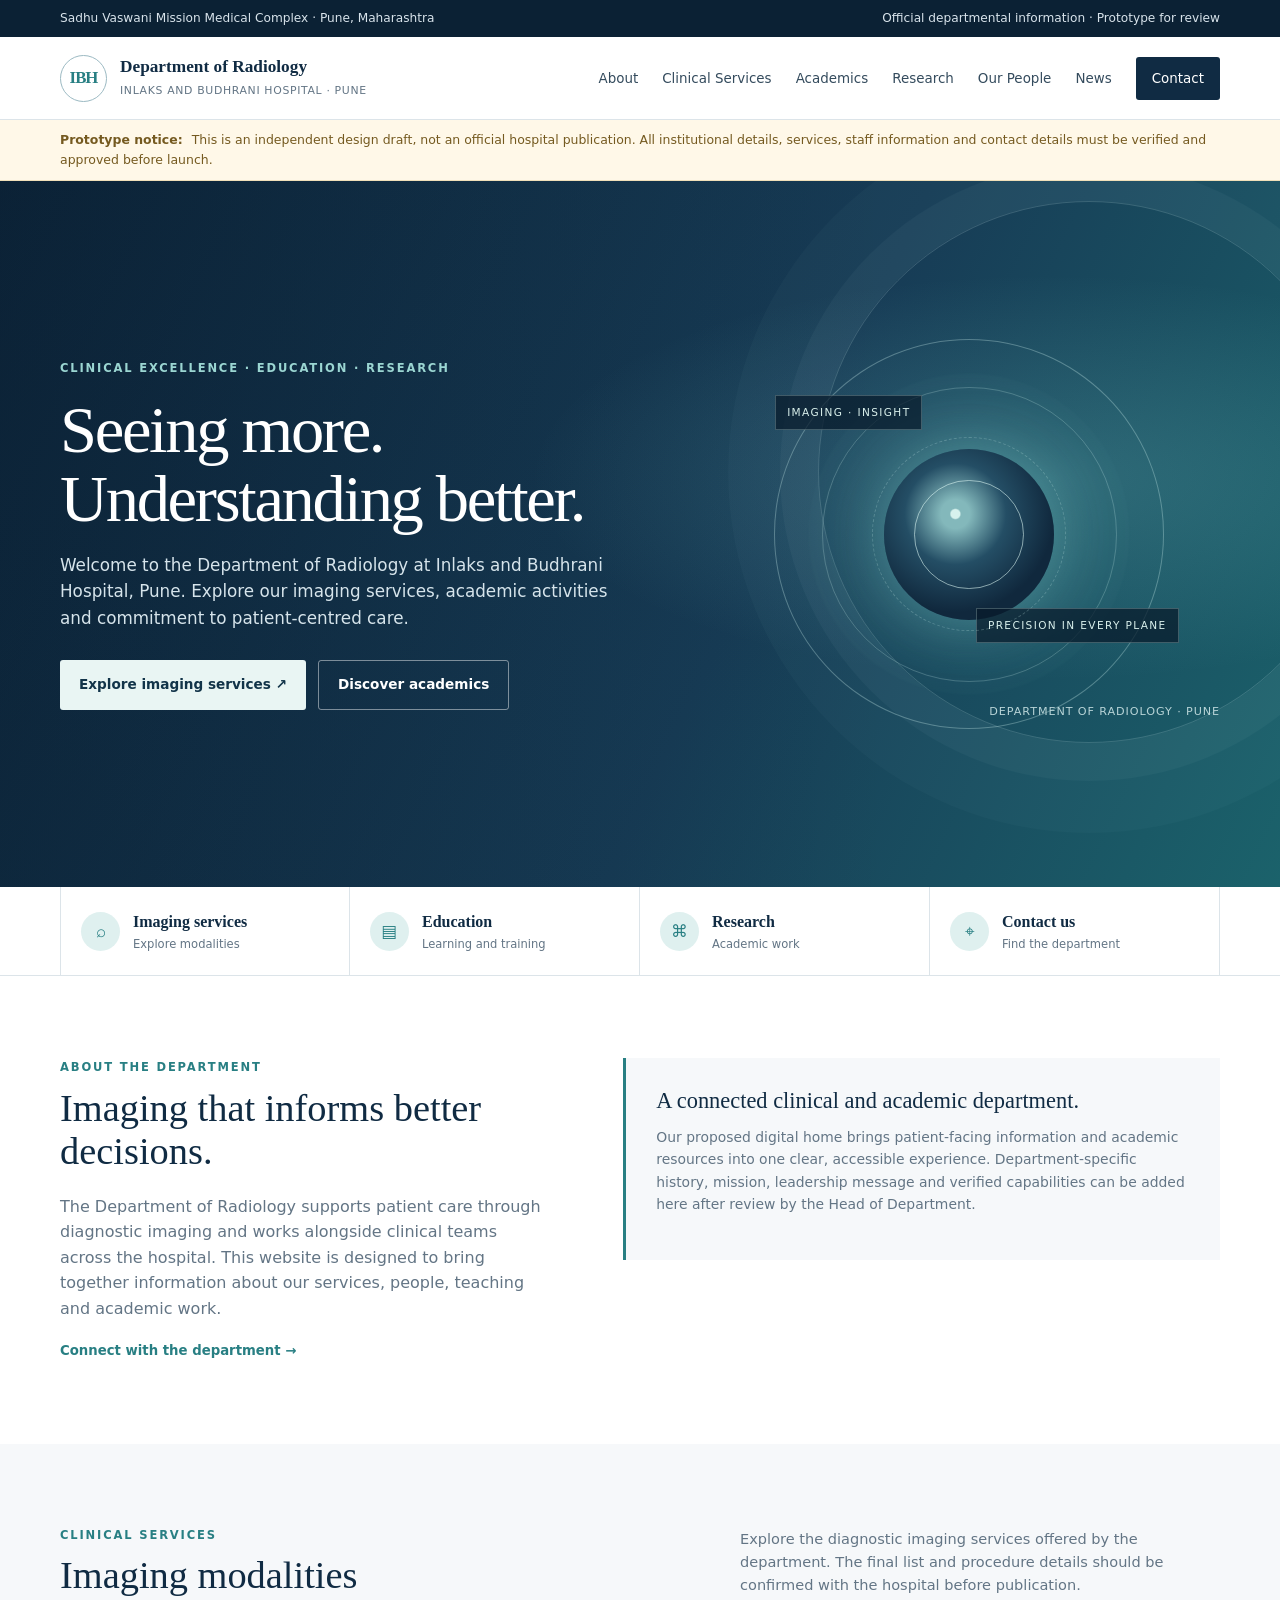
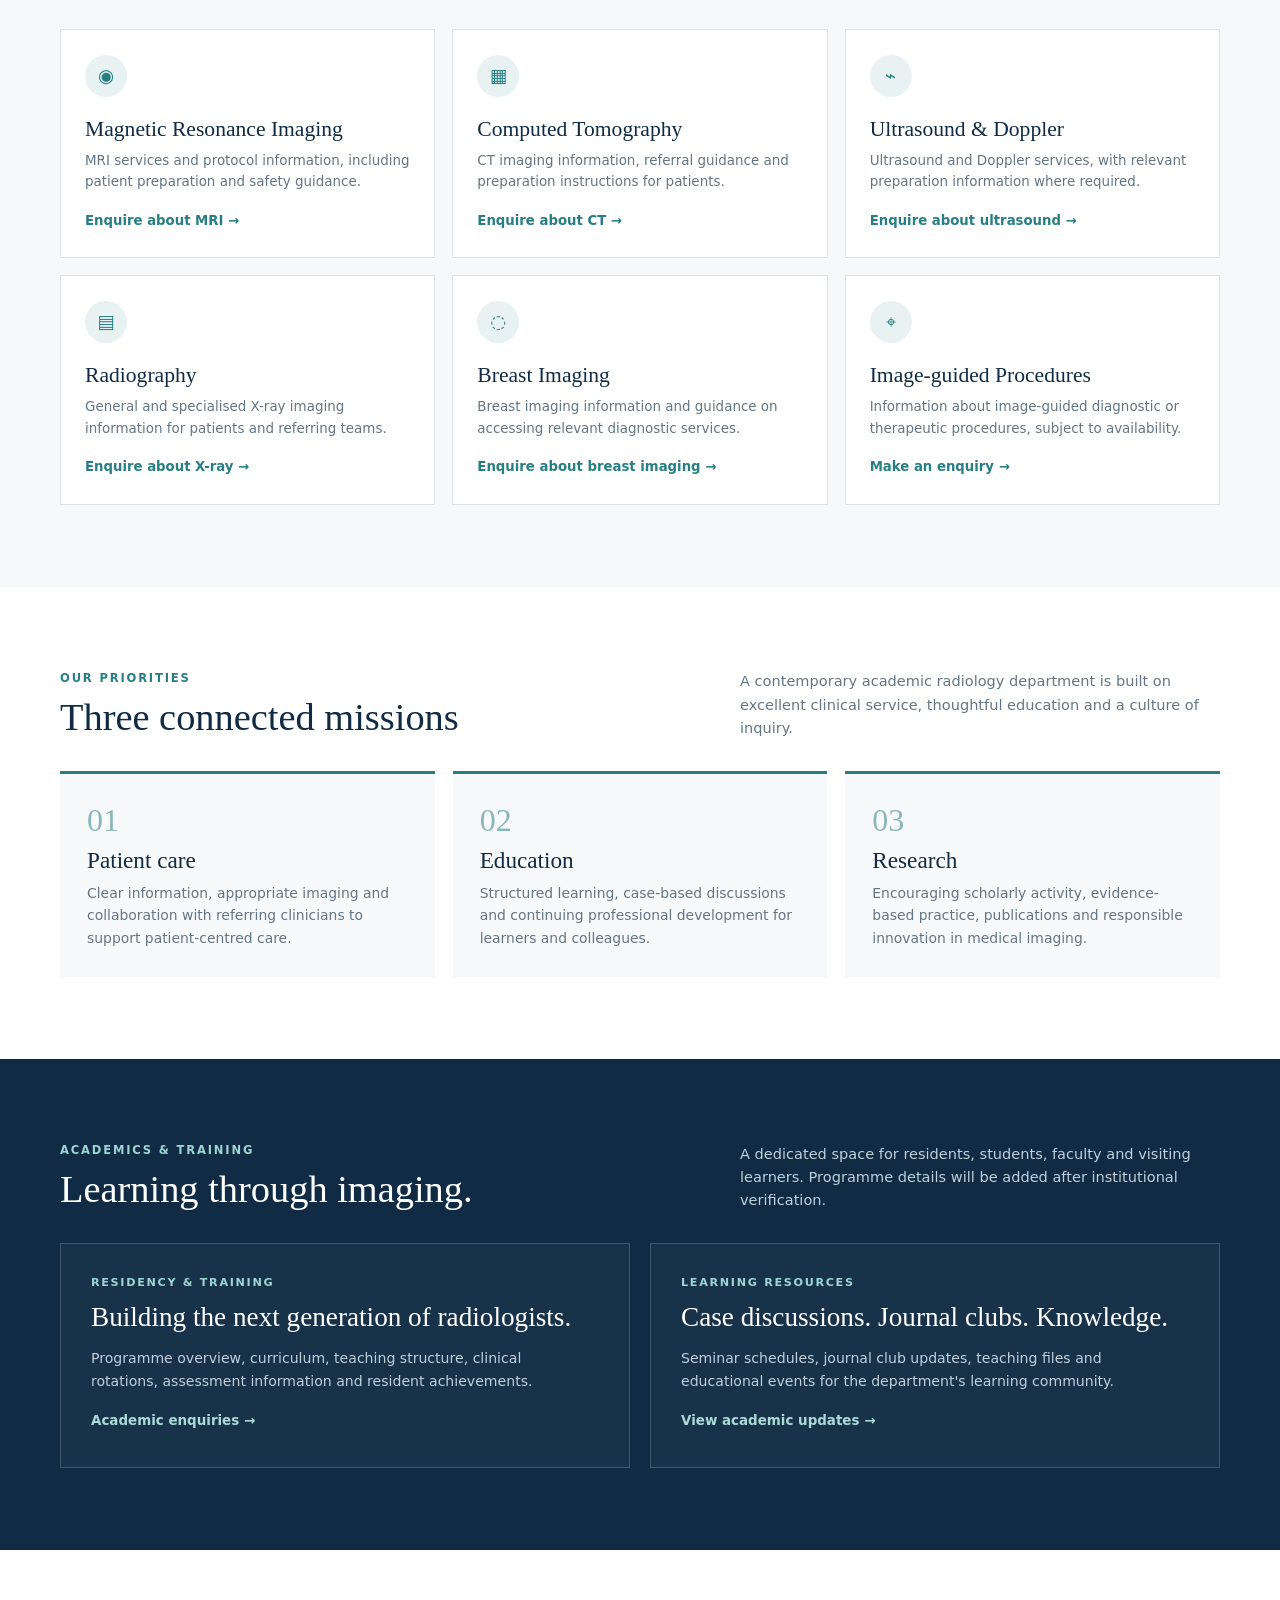
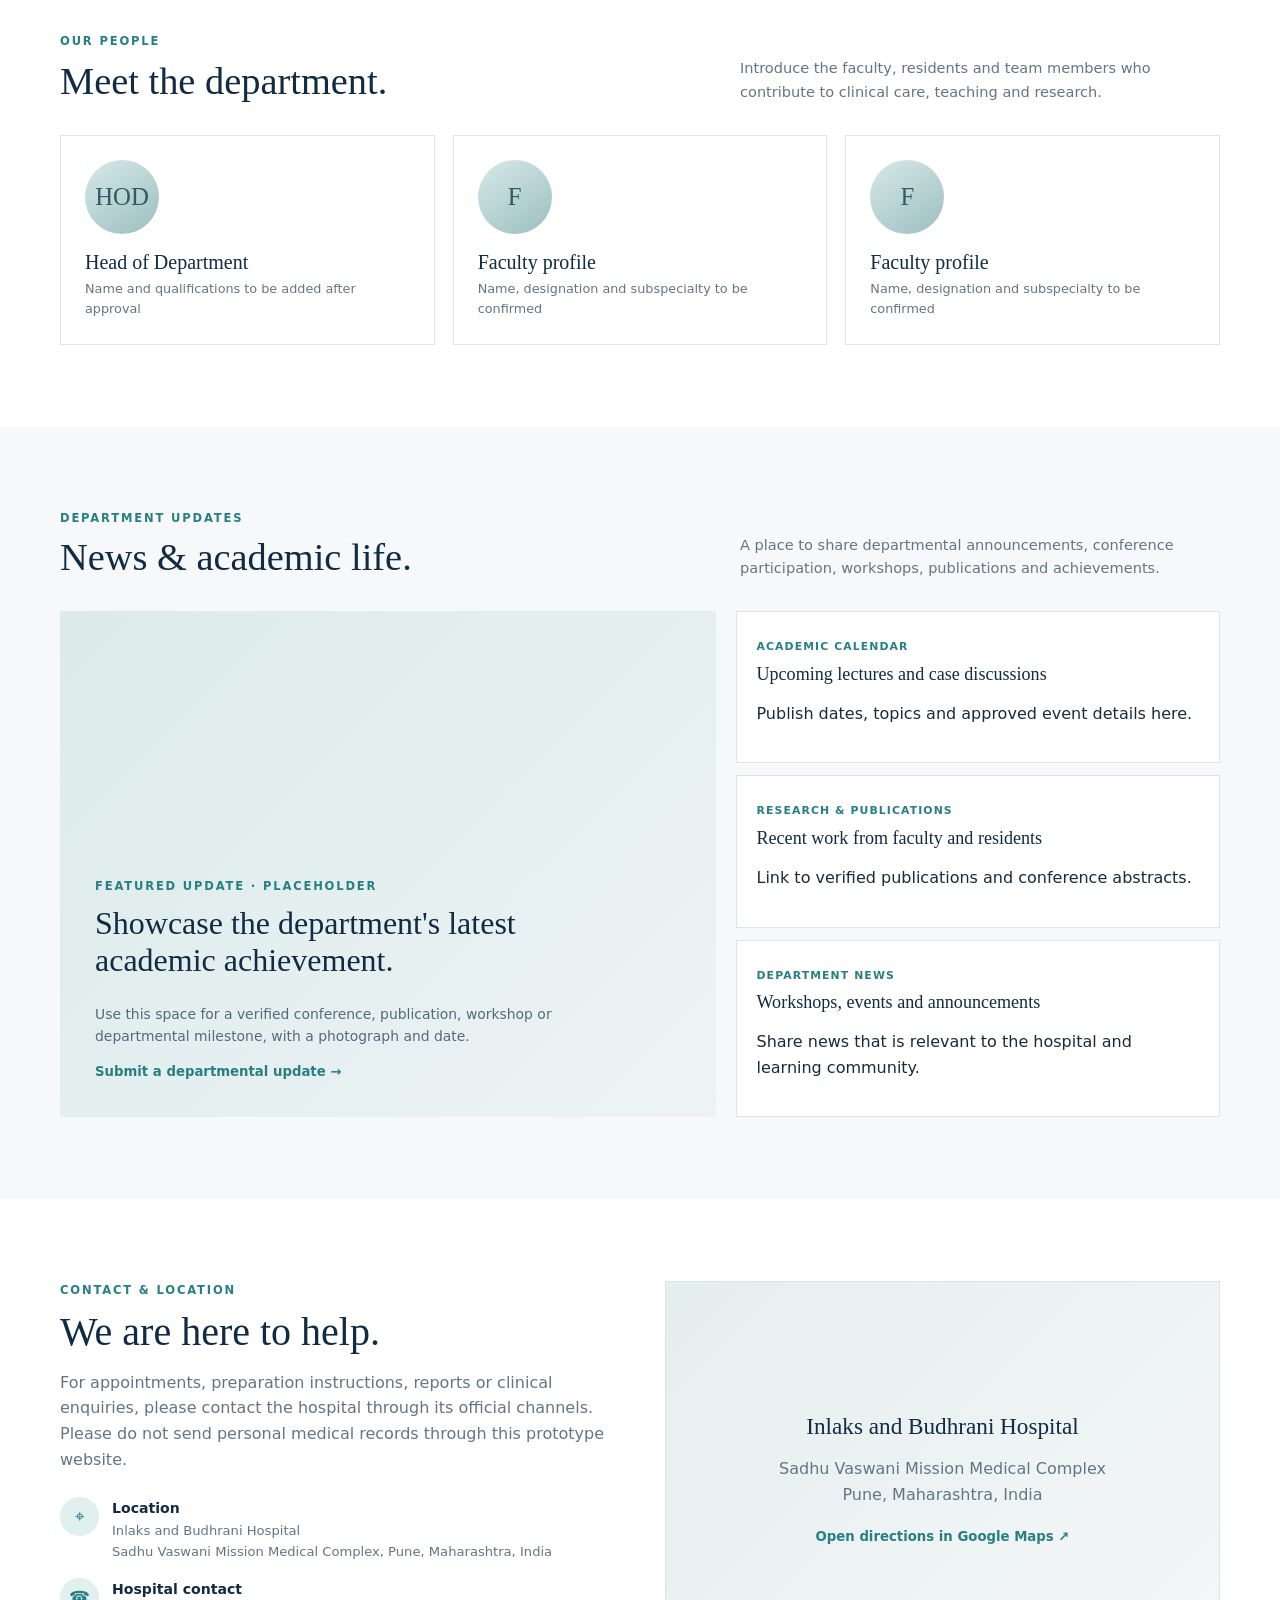
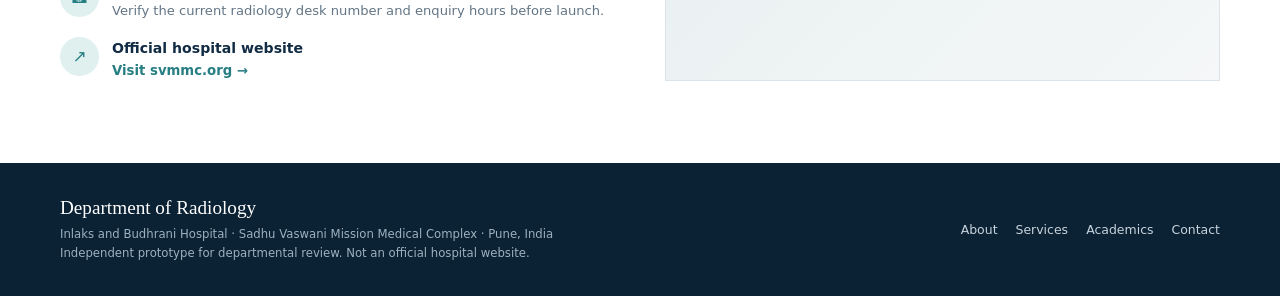
==== index.html @ dad7bf37 "Add files via upload" ====
<!DOCTYPE html>
<html lang="en">
<head>
<meta charset="utf-8">
<meta name="viewport" content="width=device-width, initial-scale=1">
<meta name="description" content="Department of Radiology, Inlaks and Budhrani Hospital, Pune — clinical imaging, education and research.">
<meta name="theme-color" content="#102b43">
<title>Department of Radiology | Inlaks and Budhrani Hospital</title>
<style>
:root{--navy:#102b43;--navy2:#183c57;--teal:#287f83;--teal2:#dff0ef;--ink:#172b3b;--muted:#637585;--paper:#f6f8fa;--line:#dce4e9;--white:#fff;--serif:Georgia,"Times New Roman",serif;--sans:Inter,ui-sans-serif,system-ui,-apple-system,"Segoe UI",sans-serif}
*{box-sizing:border-box}html{scroll-behavior:smooth}body{margin:0;background:var(--white);color:var(--ink);font-family:var(--sans);line-height:1.6}a{color:inherit;text-decoration:none}button{font:inherit}.wrap{width:min(1160px,calc(100% - 44px));margin:auto}.eyebrow{font-size:.72rem;letter-spacing:.16em;text-transform:uppercase;font-weight:750;color:var(--teal)}.topline{background:#0b2134;color:#d8e3eb;font-size:.76rem}.topline .wrap{display:flex;justify-content:space-between;gap:18px;padding:9px 0}.topline a{color:#d8e3eb}.header{position:sticky;top:0;z-index:20;background:rgba(255,255,255,.96);backdrop-filter:blur(12px);border-bottom:1px solid var(--line)}.navrow{min-height:82px;display:flex;align-items:center;justify-content:space-between;gap:24px}.brand{display:flex;align-items:center;gap:13px;min-width:250px}.seal{height:47px;width:47px;border:1.5px solid #9bb9c2;border-radius:50%;display:grid;place-items:center;color:var(--teal);font-family:var(--serif);font-size:1.05rem;font-weight:bold;letter-spacing:-.06em}.brandtext strong{display:block;font-family:var(--serif);font-size:1.08rem;line-height:1.2;color:var(--navy)}.brandtext span{display:block;color:var(--muted);font-size:.68rem;letter-spacing:.06em;text-transform:uppercase;margin-top:4px}.nav{display:flex;align-items:center;gap:24px;font-size:.84rem;color:#344b5d}.nav a:hover,.nav a:focus{color:var(--teal)}.nav .contactlink{background:var(--navy);color:white;padding:11px 16px;border-radius:3px}.menu{display:none;border:1px solid var(--line);background:white;padding:9px 12px;border-radius:4px;color:var(--navy)}
.hero{position:relative;overflow:hidden;background:linear-gradient(115deg,#0d263c 0%,#173c56 58%,#1b626b 100%);color:white;min-height:555px;display:flex;align-items:center}.hero:before{content:"";position:absolute;inset:0;background:radial-gradient(ellipse at 82% 42%,rgba(125,211,208,.22),transparent 35%),linear-gradient(90deg,rgba(5,20,34,.24),transparent 70%)}.hero:after{content:"";position:absolute;width:540px;height:540px;border:1px solid rgba(214,245,242,.18);border-radius:50%;right:-80px;top:20px;box-shadow:0 0 0 38px rgba(214,245,242,.035),0 0 0 90px rgba(214,245,242,.025)}.hero-grid{position:relative;z-index:1;display:grid;grid-template-columns:1.1fr .9fr;align-items:center;gap:45px;padding:76px 0}.hero .eyebrow{color:#9bd6d2}.hero h1{font-family:var(--serif);font-weight:400;line-height:1.04;letter-spacing:-.035em;font-size:clamp(2.8rem,5.2vw,4.9rem);max-width:720px;margin:18px 0}.hero p{font-size:1.05rem;color:#d6e4eb;max-width:570px;margin:0 0 28px}.actions{display:flex;gap:12px;flex-wrap:wrap}.btn{display:inline-flex;align-items:center;justify-content:center;padding:13px 19px;border-radius:3px;font-weight:700;font-size:.85rem;transition:.2s}.btn.primary{background:#e9f5f3;color:#123449}.btn.primary:hover{background:white;transform:translateY(-2px)}.btn.ghost{border:1px solid rgba(255,255,255,.45);color:white}.btn.ghost:hover{background:rgba(255,255,255,.1)}.hero-art{min-height:330px;position:relative;display:grid;place-items:center}.scan-frame{width:min(100%,390px);aspect-ratio:1/1;border:1px solid rgba(207,241,238,.32);border-radius:50%;display:grid;place-items:center;position:relative;background:radial-gradient(circle,rgba(142,218,212,.14),rgba(142,218,212,.025) 58%,transparent 59%)}.scan-frame:before,.scan-frame:after{content:"";position:absolute;border:1px solid rgba(207,241,238,.23);border-radius:50%;inset:12%}.scan-frame:after{inset:25%;border-style:dashed}.scan-core{width:44%;aspect-ratio:1;border-radius:50%;background:radial-gradient(circle at 42% 38%,#d7f2ed 0 3%,#83b8bb 4% 10%,#244e65 35%,#10283d 68%);box-shadow:0 0 55px rgba(136,222,214,.35);position:relative}.scan-core:before{content:"";position:absolute;inset:18%;border:1px solid rgba(229,255,250,.55);border-radius:50%}.scan-label{position:absolute;background:rgba(7,26,42,.72);border:1px solid rgba(215,245,241,.25);padding:8px 11px;font-size:.66rem;letter-spacing:.13em;text-transform:uppercase;color:#d9f0ec}.scan-label.one{top:14%;left:0}.scan-label.two{right:-4%;bottom:22%}.hero-note{position:absolute;bottom:8px;right:0;color:#b8d4d7;font-size:.7rem;letter-spacing:.08em}
.quicklinks{background:#fff;border-bottom:1px solid var(--line)}.quickgrid{display:grid;grid-template-columns:repeat(4,1fr)}.quick{padding:22px 20px;border-right:1px solid var(--line);display:flex;align-items:center;gap:13px}.quick:first-child{border-left:1px solid var(--line)}.qicon{width:39px;height:39px;border-radius:50%;background:var(--teal2);color:var(--teal);display:grid;place-items:center;font-size:1.05rem}.quick strong{display:block;font-family:var(--serif);font-size:1rem;color:var(--navy)}.quick span{display:block;color:var(--muted);font-size:.72rem}
section{padding:82px 0}.section-head{display:flex;justify-content:space-between;align-items:end;gap:25px;margin-bottom:32px}.section-head h2{font-family:var(--serif);font-size:clamp(2rem,3vw,2.8rem);font-weight:400;line-height:1.12;color:var(--navy);margin:9px 0 0}.section-head p{max-width:480px;color:var(--muted);font-size:.91rem;margin:0}.textlink{color:var(--teal);font-weight:750;font-size:.83rem;white-space:nowrap}.intro{display:grid;grid-template-columns:.9fr 1.1fr;gap:75px;align-items:start}.intro h2{font:400 clamp(2rem,3vw,2.8rem)/1.13 var(--serif);color:var(--navy);margin:10px 0 20px}.intro p{color:var(--muted);margin:0 0 15px}.intro-panel{background:var(--paper);padding:30px;border-left:3px solid var(--teal)}.intro-panel strong{font:400 1.4rem var(--serif);color:var(--navy)}.intro-panel p{font-size:.87rem;margin-top:10px}
.services{background:var(--paper)}.cards{display:grid;grid-template-columns:repeat(3,1fr);gap:17px}.card{background:white;border:1px solid var(--line);padding:25px 24px;min-height:205px;transition:.2s}.card:hover{transform:translateY(-4px);box-shadow:0 14px 34px rgba(16,43,67,.08);border-color:#b8d2d2}.card-icon{height:42px;width:42px;border-radius:50%;background:#e8f2f2;color:var(--teal);display:grid;place-items:center;font-size:1.15rem;margin-bottom:20px}.card h3{font:400 1.35rem var(--serif);color:var(--navy);margin:0 0 8px}.card p{font-size:.84rem;color:var(--muted);margin:0}.card .textlink{display:inline-block;margin-top:17px}
.mission-grid{display:grid;grid-template-columns:repeat(3,1fr);gap:18px}.mission{padding:28px 27px;border-top:3px solid var(--teal);background:#f7f9fa}.mission .num{font:400 2rem var(--serif);color:#8ab8b8}.mission h3{font:400 1.45rem var(--serif);color:var(--navy);margin:8px 0}.mission p{color:var(--muted);font-size:.87rem;margin:0}
.academic{background:var(--navy);color:white}.academic .eyebrow{color:#9bd6d2}.academic .section-head h2{color:white}.academic .section-head p{color:#c1d0db}.academic-grid{display:grid;grid-template-columns:1fr 1fr;gap:20px}.academic-box{border:1px solid rgba(255,255,255,.18);padding:30px;min-height:225px;background:rgba(255,255,255,.035)}.academic-box .smallcap{color:#9bd6d2;text-transform:uppercase;font-size:.7rem;letter-spacing:.15em;font-weight:750}.academic-box h3{font:400 1.7rem var(--serif);margin:10px 0}.academic-box p{color:#c1d0db;font-size:.88rem;max-width:480px}.academic-box a{color:#a9dcd7;font-size:.84rem;font-weight:700}
.people{display:grid;grid-template-columns:repeat(3,1fr);gap:18px}.person{border:1px solid var(--line);padding:24px;background:white}.avatar{height:74px;width:74px;border-radius:50%;background:linear-gradient(145deg,#d7e9e8,#9cbec0);display:grid;place-items:center;color:#315a66;font:400 1.55rem var(--serif);margin-bottom:17px}.person h3{font:400 1.25rem var(--serif);margin:0;color:var(--navy)}.person p{font-size:.8rem;color:var(--muted);margin:5px 0 0}
.news{background:var(--paper)}.newsgrid{display:grid;grid-template-columns:1.15fr .85fr;gap:20px}.feature-news{background:linear-gradient(135deg,#dcebea,#edf3f4);padding:35px;min-height:280px;display:flex;flex-direction:column;justify-content:end}.feature-news .eyebrow{color:#287f83}.feature-news h3{font:400 2rem/1.15 var(--serif);color:var(--navy);max-width:480px;margin:10px 0}.feature-news p{color:#526a78;font-size:.87rem;max-width:500px}.news-list{display:grid;gap:12px}.news-item{background:white;border:1px solid var(--line);padding:20px}.news-item span{font-size:.68rem;color:var(--teal);font-weight:750;text-transform:uppercase;letter-spacing:.1em}.news-item h3{font:400 1.13rem var(--serif);color:var(--navy);margin:6px 0}
.contact{background:#fff}.contactgrid{display:grid;grid-template-columns:1fr 1fr;gap:50px}.contact h2{font:400 2.5rem/1.1 var(--serif);color:var(--navy);margin:10px 0 16px}.contact p{color:var(--muted)}.contact-details{display:grid;gap:16px;margin-top:25px}.detail{display:flex;gap:13px;align-items:flex-start}.detail b{display:block;color:var(--navy);font-size:.88rem}.detail span{display:block;color:var(--muted);font-size:.82rem}.mapbox{min-height:280px;background:linear-gradient(135deg,#e5eeee,#f5f7f8);border:1px solid var(--line);display:grid;place-items:center;text-align:center;padding:25px;color:#49616e}.mapbox strong{font:400 1.45rem var(--serif);color:var(--navy);display:block}
footer{background:#0b2134;color:#c6d4dd;padding:34px 0}.footrow{display:flex;justify-content:space-between;gap:25px;align-items:center}.footbrand{font:400 1.2rem var(--serif);color:white}.footnote{font-size:.73rem;color:#9eb1be;max-width:600px;margin-top:6px}.footlinks{display:flex;gap:18px;flex-wrap:wrap;font-size:.78rem}
.notice{background:#fff8e8;border-bottom:1px solid #f0dfb9;color:#755a20;padding:10px 0;font-size:.78rem}.notice strong{margin-right:5px}
@media(max-width:900px){.nav{gap:13px;font-size:.78rem}.brand{min-width:210px}.hero-grid{grid-template-columns:1fr .75fr;gap:15px}.cards{grid-template-columns:repeat(2,1fr)}}
@media(max-width:700px){.wrap{width:min(100% - 32px,560px)}.topline .wrap{justify-content:center;text-align:center}.topline .wrap span:last-child{display:none}.navrow{min-height:72px}.menu{display:block}.nav{display:none;position:absolute;top:72px;left:0;right:0;background:white;border-bottom:1px solid var(--line);padding:18px 22px;flex-direction:column;align-items:stretch;gap:0}.nav.open{display:flex}.nav a{padding:12px 4px;border-bottom:1px solid #edf1f3}.nav .contactlink{text-align:center;margin-top:12px}.hero{min-height:auto}.hero-grid{grid-template-columns:1fr;padding:66px 0 48px}.hero-art{min-height:240px;max-width:360px;width:100%;margin:auto}.scan-frame{width:245px}.hero h1{font-size:2.85rem}.hero p{font-size:.95rem}.hero-note{right:8px}.quickgrid{grid-template-columns:repeat(2,1fr)}.quick{padding:15px 10px;border-bottom:1px solid var(--line)}.quick:nth-child(odd){border-left:1px solid var(--line)}section{padding:60px 0}.section-head{display:block}.section-head p{margin-top:13px}.section-head .textlink{display:inline-block;margin-top:14px}.intro,.contactgrid{grid-template-columns:1fr;gap:25px}.cards,.mission-grid,.people{grid-template-columns:1fr}.academic-grid,.newsgrid{grid-template-columns:1fr}.academic-box{min-height:0}.footrow{display:block}.footlinks{margin-top:18px}.feature-news{min-height:240px;padding:25px}}
@media(prefers-reduced-motion:reduce){html{scroll-behavior:auto}*{transition:none!important}}
</style>
</head>
<body>
<div class="topline"><div class="wrap"><span>Sadhu Vaswani Mission Medical Complex · Pune, Maharashtra</span><span>Official departmental information · Prototype for review</span></div></div>
<header class="header">
  <div class="wrap navrow">
    <a class="brand" href="#home" aria-label="Department of Radiology home">
      <div class="seal" aria-hidden="true">IBH</div>
      <div class="brandtext"><strong>Department of Radiology</strong><span>Inlaks and Budhrani Hospital · Pune</span></div>
    </a>
    <button class="menu" id="menuBtn" aria-expanded="false" aria-controls="mainNav">Menu ☰</button>
    <nav class="nav" id="mainNav" aria-label="Main navigation">
      <a href="#about">About</a><a href="#services">Clinical Services</a><a href="#academics">Academics</a><a href="#research">Research</a><a href="#people">Our People</a><a href="#news">News</a><a class="contactlink" href="#contact">Contact</a>
    </nav>
  </div>
</header>
<div class="notice"><div class="wrap"><strong>Prototype notice:</strong> This is an independent design draft, not an official hospital publication. All institutional details, services, staff information and contact details must be verified and approved before launch.</div></div>
<main id="home">
<section class="hero">
  <div class="wrap hero-grid">
    <div>
      <div class="eyebrow">Clinical excellence · Education · Research</div>
      <h1>Seeing more.<br>Understanding better.</h1>
      <p>Welcome to the Department of Radiology at Inlaks and Budhrani Hospital, Pune. Explore our imaging services, academic activities and commitment to patient-centred care.</p>
      <div class="actions"><a class="btn primary" href="#services">Explore imaging services ↗</a><a class="btn ghost" href="#academics">Discover academics</a></div>
    </div>
    <div class="hero-art" aria-label="Abstract medical imaging-inspired graphic">
      <div class="scan-frame"><div class="scan-core"></div><span class="scan-label one">Imaging · Insight</span><span class="scan-label two">Precision in every plane</span></div>
      <div class="hero-note">DEPARTMENT OF RADIOLOGY · PUNE</div>
    </div>
  </div>
</section>
<div class="quicklinks"><div class="wrap quickgrid">
  <a class="quick" href="#services"><div class="qicon">⌕</div><div><strong>Imaging services</strong><span>Explore modalities</span></div></a>
  <a class="quick" href="#academics"><div class="qicon">▤</div><div><strong>Education</strong><span>Learning and training</span></div></a>
  <a class="quick" href="#research"><div class="qicon">⌘</div><div><strong>Research</strong><span>Academic work</span></div></a>
  <a class="quick" href="#contact"><div class="qicon">⌖</div><div><strong>Contact us</strong><span>Find the department</span></div></a>
</div></div>
<section id="about"><div class="wrap intro">
  <div><div class="eyebrow">About the department</div><h2>Imaging that informs better decisions.</h2><p>The Department of Radiology supports patient care through diagnostic imaging and works alongside clinical teams across the hospital. This website is designed to bring together information about our services, people, teaching and academic work.</p><a class="textlink" href="#contact">Connect with the department →</a></div>
  <div class="intro-panel"><strong>A connected clinical and academic department.</strong><p>Our proposed digital home brings patient-facing information and academic resources into one clear, accessible experience. Department-specific history, mission, leadership message and verified capabilities can be added here after review by the Head of Department.</p></div>
</div></section>
<section class="services" id="services"><div class="wrap">
  <div class="section-head"><div><div class="eyebrow">Clinical services</div><h2>Imaging modalities</h2></div><p>Explore the diagnostic imaging services offered by the department. The final list and procedure details should be confirmed with the hospital before publication.</p></div>
  <div class="cards">
    <article class="card"><div class="card-icon">◉</div><h3>Magnetic Resonance Imaging</h3><p>MRI services and protocol information, including patient preparation and safety guidance.</p><a class="textlink" href="#contact">Enquire about MRI →</a></article>
    <article class="card"><div class="card-icon">▦</div><h3>Computed Tomography</h3><p>CT imaging information, referral guidance and preparation instructions for patients.</p><a class="textlink" href="#contact">Enquire about CT →</a></article>
    <article class="card"><div class="card-icon">⌁</div><h3>Ultrasound & Doppler</h3><p>Ultrasound and Doppler services, with relevant preparation information where required.</p><a class="textlink" href="#contact">Enquire about ultrasound →</a></article>
    <article class="card"><div class="card-icon">▤</div><h3>Radiography</h3><p>General and specialised X-ray imaging information for patients and referring teams.</p><a class="textlink" href="#contact">Enquire about X-ray →</a></article>
    <article class="card"><div class="card-icon">◌</div><h3>Breast Imaging</h3><p>Breast imaging information and guidance on accessing relevant diagnostic services.</p><a class="textlink" href="#contact">Enquire about breast imaging →</a></article>
    <article class="card"><div class="card-icon">⌖</div><h3>Image-guided Procedures</h3><p>Information about image-guided diagnostic or therapeutic procedures, subject to availability.</p><a class="textlink" href="#contact">Make an enquiry →</a></article>
  </div>
</div></section>
<section><div class="wrap">
  <div class="section-head"><div><div class="eyebrow">Our priorities</div><h2>Three connected missions</h2></div><p>A contemporary academic radiology department is built on excellent clinical service, thoughtful education and a culture of inquiry.</p></div>
  <div class="mission-grid">
    <article class="mission"><div class="num">01</div><h3>Patient care</h3><p>Clear information, appropriate imaging and collaboration with referring clinicians to support patient-centred care.</p></article>
    <article class="mission"><div class="num">02</div><h3>Education</h3><p>Structured learning, case-based discussions and continuing professional development for learners and colleagues.</p></article>
    <article class="mission" id="research"><div class="num">03</div><h3>Research</h3><p>Encouraging scholarly activity, evidence-based practice, publications and responsible innovation in medical imaging.</p></article>
  </div>
</div></section>
<section class="academic" id="academics"><div class="wrap">
  <div class="section-head"><div><div class="eyebrow">Academics & training</div><h2>Learning through imaging.</h2></div><p>A dedicated space for residents, students, faculty and visiting learners. Programme details will be added after institutional verification.</p></div>
  <div class="academic-grid">
    <article class="academic-box"><div class="smallcap">Residency & training</div><h3>Building the next generation of radiologists.</h3><p>Programme overview, curriculum, teaching structure, clinical rotations, assessment information and resident achievements.</p><a href="#contact">Academic enquiries →</a></article>
    <article class="academic-box"><div class="smallcap">Learning resources</div><h3>Case discussions. Journal clubs. Knowledge.</h3><p>Seminar schedules, journal club updates, teaching files and educational events for the department's learning community.</p><a href="#news">View academic updates →</a></article>
  </div>
</div></section>
<section id="people"><div class="wrap">
  <div class="section-head"><div><div class="eyebrow">Our people</div><h2>Meet the department.</h2></div><p>Introduce the faculty, residents and team members who contribute to clinical care, teaching and research.</p></div>
  <div class="people">
    <article class="person"><div class="avatar">HOD</div><h3>Head of Department</h3><p>Name and qualifications to be added after approval</p></article>
    <article class="person"><div class="avatar">F</div><h3>Faculty profile</h3><p>Name, designation and subspecialty to be confirmed</p></article>
    <article class="person"><div class="avatar">F</div><h3>Faculty profile</h3><p>Name, designation and subspecialty to be confirmed</p></article>
  </div>
</div></section>
<section class="news" id="news"><div class="wrap">
  <div class="section-head"><div><div class="eyebrow">Department updates</div><h2>News & academic life.</h2></div><p>A place to share departmental announcements, conference participation, workshops, publications and achievements.</p></div>
  <div class="newsgrid">
    <article class="feature-news"><div class="eyebrow">Featured update · Placeholder</div><h3>Showcase the department's latest academic achievement.</h3><p>Use this space for a verified conference, publication, workshop or departmental milestone, with a photograph and date.</p><a class="textlink" href="#contact">Submit a departmental update →</a></article>
    <div class="news-list">
      <article class="news-item"><span>Academic calendar</span><h3>Upcoming lectures and case discussions</h3><p>Publish dates, topics and approved event details here.</p></article>
      <article class="news-item"><span>Research & publications</span><h3>Recent work from faculty and residents</h3><p>Link to verified publications and conference abstracts.</p></article>
      <article class="news-item"><span>Department news</span><h3>Workshops, events and announcements</h3><p>Share news that is relevant to the hospital and learning community.</p></article>
    </div>
  </div>
</div></section>
<section class="contact" id="contact"><div class="wrap contactgrid">
  <div><div class="eyebrow">Contact & location</div><h2>We are here to help.</h2><p>For appointments, preparation instructions, reports or clinical enquiries, please contact the hospital through its official channels. Please do not send personal medical records through this prototype website.</p>
    <div class="contact-details">
      <div class="detail"><div class="qicon">⌖</div><div><b>Location</b><span>Inlaks and Budhrani Hospital<br>Sadhu Vaswani Mission Medical Complex, Pune, Maharashtra, India</span></div></div>
      <div class="detail"><div class="qicon">☎</div><div><b>Hospital contact</b><span>Verify the current radiology desk number and enquiry hours before launch.</span></div></div>
      <div class="detail"><div class="qicon">↗</div><div><b>Official hospital website</b><span><a class="textlink" href="https://svmmc.org/" target="_blank" rel="noopener">Visit svmmc.org →</a></span></div></div>
    </div>
  </div>
  <div class="mapbox"><div><strong>Inlaks and Budhrani Hospital</strong><p>Sadhu Vaswani Mission Medical Complex<br>Pune, Maharashtra, India</p><a class="textlink" href="https://www.google.com/maps/search/?api=1&query=Inlaks+and+Budhrani+Hospital+Pune" target="_blank" rel="noopener">Open directions in Google Maps ↗</a></div></div>
</div></section>
</main>
<footer><div class="wrap footrow"><div><div class="footbrand">Department of Radiology</div><div class="footnote">Inlaks and Budhrani Hospital · Sadhu Vaswani Mission Medical Complex · Pune, India<br>Independent prototype for departmental review. Not an official hospital website.</div></div><div class="footlinks"><a href="#about">About</a><a href="#services">Services</a><a href="#academics">Academics</a><a href="#contact">Contact</a></div></div></footer>
<script>
const menuBtn=document.getElementById('menuBtn');const nav=document.getElementById('mainNav');
menuBtn.addEventListener('click',()=>{const open=nav.classList.toggle('open');menuBtn.setAttribute('aria-expanded',String(open));});
nav.querySelectorAll('a').forEach(a=>a.addEventListener('click',()=>{nav.classList.remove('open');menuBtn.setAttribute('aria-expanded','false');}));
</script>
</body>
</html>
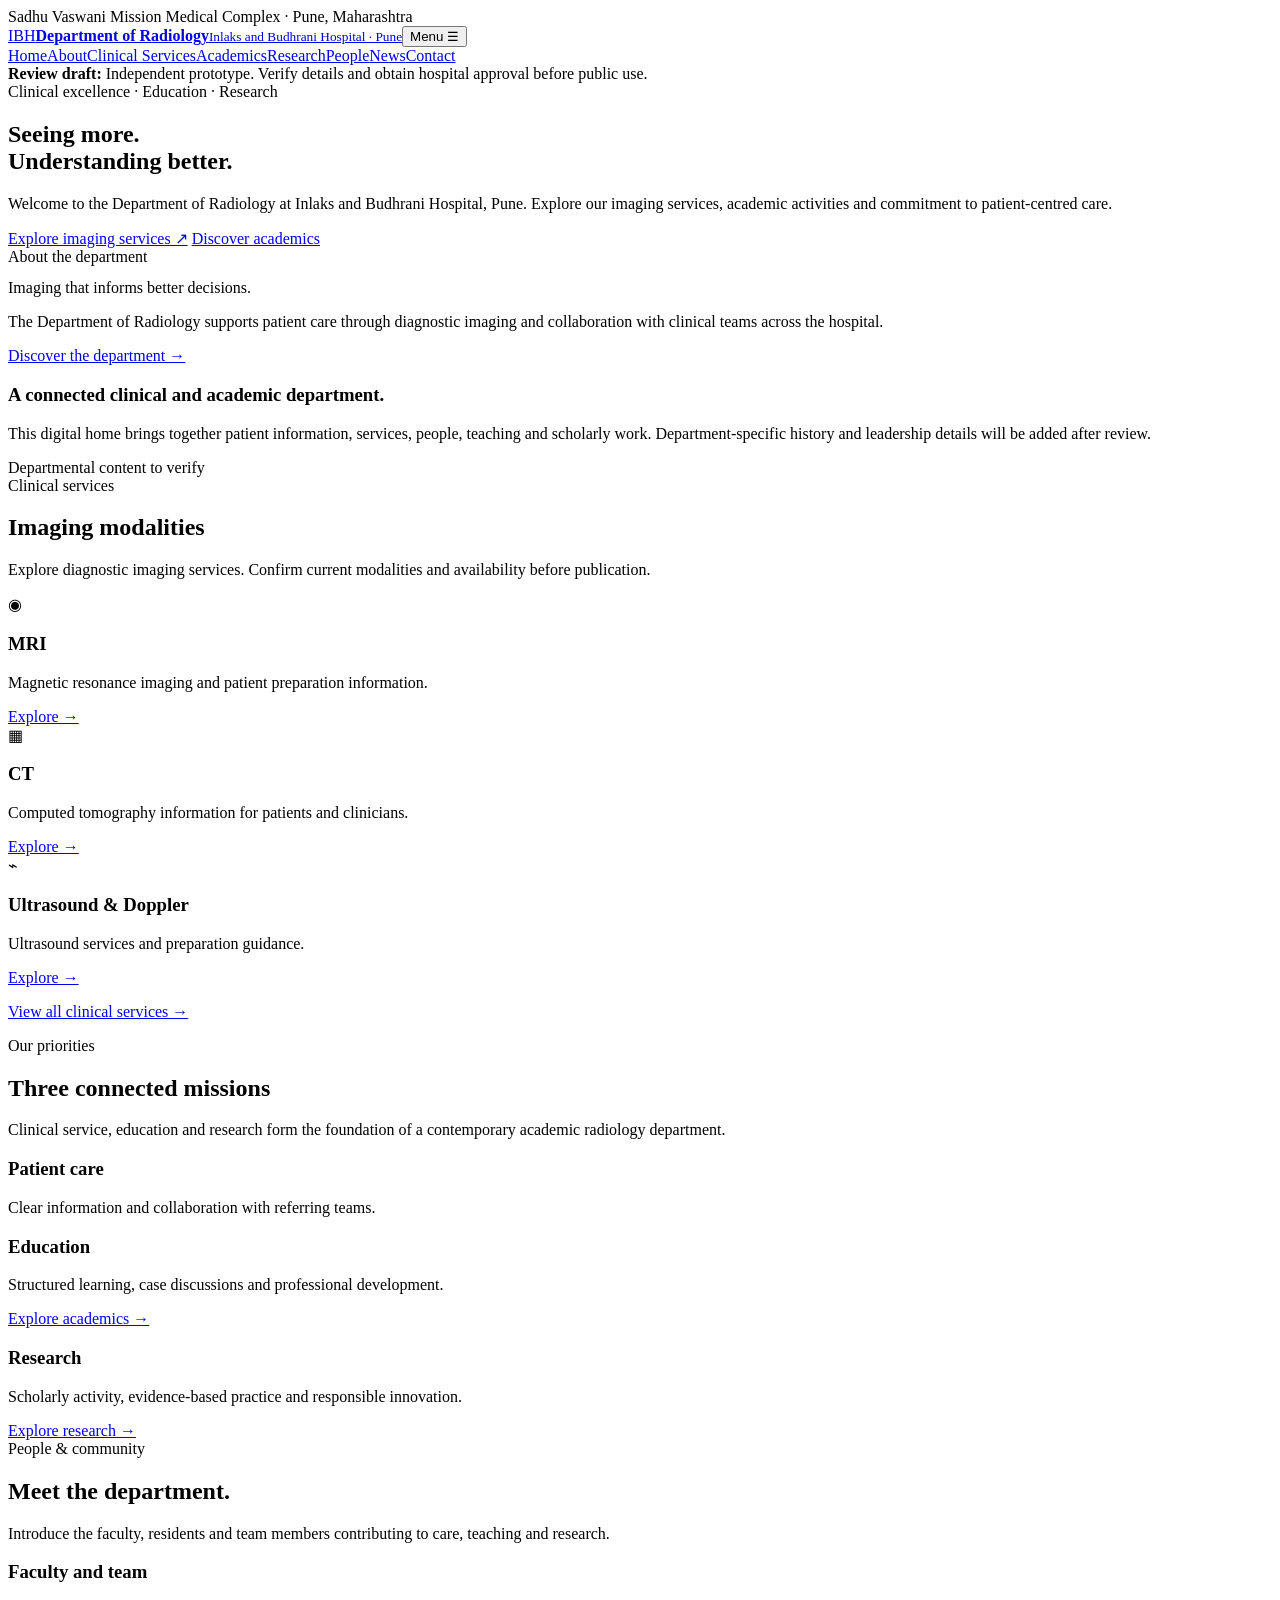
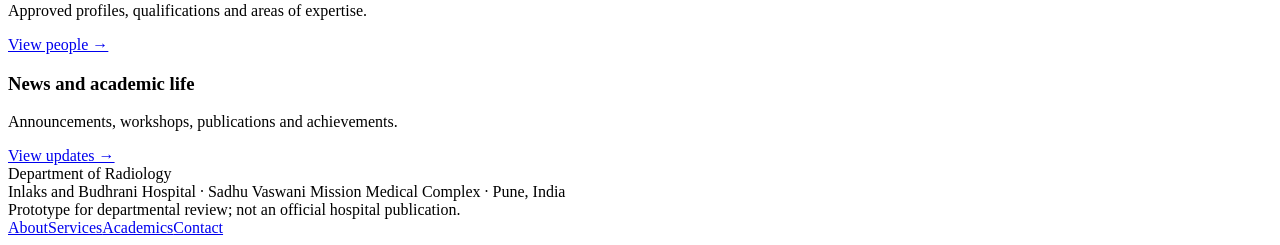
==== commit e0348fce: "Add files via upload" ====
--- a/index.html
+++ b/index.html
@@ -1,131 +1,9 @@
-<!DOCTYPE html>
-<html lang="en">
-<head>
-<meta charset="utf-8">
-<meta name="viewport" content="width=device-width, initial-scale=1">
-<meta name="description" content="Department of Radiology, Inlaks and Budhrani Hospital, Pune — clinical imaging, education and research.">
-<meta name="theme-color" content="#102b43">
-<title>Department of Radiology | Inlaks and Budhrani Hospital</title>
-<style>
-:root{--navy:#102b43;--navy2:#183c57;--teal:#287f83;--teal2:#dff0ef;--ink:#172b3b;--muted:#637585;--paper:#f6f8fa;--line:#dce4e9;--white:#fff;--serif:Georgia,"Times New Roman",serif;--sans:Inter,ui-sans-serif,system-ui,-apple-system,"Segoe UI",sans-serif}
-*{box-sizing:border-box}html{scroll-behavior:smooth}body{margin:0;background:var(--white);color:var(--ink);font-family:var(--sans);line-height:1.6}a{color:inherit;text-decoration:none}button{font:inherit}.wrap{width:min(1160px,calc(100% - 44px));margin:auto}.eyebrow{font-size:.72rem;letter-spacing:.16em;text-transform:uppercase;font-weight:750;color:var(--teal)}.topline{background:#0b2134;color:#d8e3eb;font-size:.76rem}.topline .wrap{display:flex;justify-content:space-between;gap:18px;padding:9px 0}.topline a{color:#d8e3eb}.header{position:sticky;top:0;z-index:20;background:rgba(255,255,255,.96);backdrop-filter:blur(12px);border-bottom:1px solid var(--line)}.navrow{min-height:82px;display:flex;align-items:center;justify-content:space-between;gap:24px}.brand{display:flex;align-items:center;gap:13px;min-width:250px}.seal{height:47px;width:47px;border:1.5px solid #9bb9c2;border-radius:50%;display:grid;place-items:center;color:var(--teal);font-family:var(--serif);font-size:1.05rem;font-weight:bold;letter-spacing:-.06em}.brandtext strong{display:block;font-family:var(--serif);font-size:1.08rem;line-height:1.2;color:var(--navy)}.brandtext span{display:block;color:var(--muted);font-size:.68rem;letter-spacing:.06em;text-transform:uppercase;margin-top:4px}.nav{display:flex;align-items:center;gap:24px;font-size:.84rem;color:#344b5d}.nav a:hover,.nav a:focus{color:var(--teal)}.nav .contactlink{background:var(--navy);color:white;padding:11px 16px;border-radius:3px}.menu{display:none;border:1px solid var(--line);background:white;padding:9px 12px;border-radius:4px;color:var(--navy)}
-.hero{position:relative;overflow:hidden;background:linear-gradient(115deg,#0d263c 0%,#173c56 58%,#1b626b 100%);color:white;min-height:555px;display:flex;align-items:center}.hero:before{content:"";position:absolute;inset:0;background:radial-gradient(ellipse at 82% 42%,rgba(125,211,208,.22),transparent 35%),linear-gradient(90deg,rgba(5,20,34,.24),transparent 70%)}.hero:after{content:"";position:absolute;width:540px;height:540px;border:1px solid rgba(214,245,242,.18);border-radius:50%;right:-80px;top:20px;box-shadow:0 0 0 38px rgba(214,245,242,.035),0 0 0 90px rgba(214,245,242,.025)}.hero-grid{position:relative;z-index:1;display:grid;grid-template-columns:1.1fr .9fr;align-items:center;gap:45px;padding:76px 0}.hero .eyebrow{color:#9bd6d2}.hero h1{font-family:var(--serif);font-weight:400;line-height:1.04;letter-spacing:-.035em;font-size:clamp(2.8rem,5.2vw,4.9rem);max-width:720px;margin:18px 0}.hero p{font-size:1.05rem;color:#d6e4eb;max-width:570px;margin:0 0 28px}.actions{display:flex;gap:12px;flex-wrap:wrap}.btn{display:inline-flex;align-items:center;justify-content:center;padding:13px 19px;border-radius:3px;font-weight:700;font-size:.85rem;transition:.2s}.btn.primary{background:#e9f5f3;color:#123449}.btn.primary:hover{background:white;transform:translateY(-2px)}.btn.ghost{border:1px solid rgba(255,255,255,.45);color:white}.btn.ghost:hover{background:rgba(255,255,255,.1)}.hero-art{min-height:330px;position:relative;display:grid;place-items:center}.scan-frame{width:min(100%,390px);aspect-ratio:1/1;border:1px solid rgba(207,241,238,.32);border-radius:50%;display:grid;place-items:center;position:relative;background:radial-gradient(circle,rgba(142,218,212,.14),rgba(142,218,212,.025) 58%,transparent 59%)}.scan-frame:before,.scan-frame:after{content:"";position:absolute;border:1px solid rgba(207,241,238,.23);border-radius:50%;inset:12%}.scan-frame:after{inset:25%;border-style:dashed}.scan-core{width:44%;aspect-ratio:1;border-radius:50%;background:radial-gradient(circle at 42% 38%,#d7f2ed 0 3%,#83b8bb 4% 10%,#244e65 35%,#10283d 68%);box-shadow:0 0 55px rgba(136,222,214,.35);position:relative}.scan-core:before{content:"";position:absolute;inset:18%;border:1px solid rgba(229,255,250,.55);border-radius:50%}.scan-label{position:absolute;background:rgba(7,26,42,.72);border:1px solid rgba(215,245,241,.25);padding:8px 11px;font-size:.66rem;letter-spacing:.13em;text-transform:uppercase;color:#d9f0ec}.scan-label.one{top:14%;left:0}.scan-label.two{right:-4%;bottom:22%}.hero-note{position:absolute;bottom:8px;right:0;color:#b8d4d7;font-size:.7rem;letter-spacing:.08em}
-.quicklinks{background:#fff;border-bottom:1px solid var(--line)}.quickgrid{display:grid;grid-template-columns:repeat(4,1fr)}.quick{padding:22px 20px;border-right:1px solid var(--line);display:flex;align-items:center;gap:13px}.quick:first-child{border-left:1px solid var(--line)}.qicon{width:39px;height:39px;border-radius:50%;background:var(--teal2);color:var(--teal);display:grid;place-items:center;font-size:1.05rem}.quick strong{display:block;font-family:var(--serif);font-size:1rem;color:var(--navy)}.quick span{display:block;color:var(--muted);font-size:.72rem}
-section{padding:82px 0}.section-head{display:flex;justify-content:space-between;align-items:end;gap:25px;margin-bottom:32px}.section-head h2{font-family:var(--serif);font-size:clamp(2rem,3vw,2.8rem);font-weight:400;line-height:1.12;color:var(--navy);margin:9px 0 0}.section-head p{max-width:480px;color:var(--muted);font-size:.91rem;margin:0}.textlink{color:var(--teal);font-weight:750;font-size:.83rem;white-space:nowrap}.intro{display:grid;grid-template-columns:.9fr 1.1fr;gap:75px;align-items:start}.intro h2{font:400 clamp(2rem,3vw,2.8rem)/1.13 var(--serif);color:var(--navy);margin:10px 0 20px}.intro p{color:var(--muted);margin:0 0 15px}.intro-panel{background:var(--paper);padding:30px;border-left:3px solid var(--teal)}.intro-panel strong{font:400 1.4rem var(--serif);color:var(--navy)}.intro-panel p{font-size:.87rem;margin-top:10px}
-.services{background:var(--paper)}.cards{display:grid;grid-template-columns:repeat(3,1fr);gap:17px}.card{background:white;border:1px solid var(--line);padding:25px 24px;min-height:205px;transition:.2s}.card:hover{transform:translateY(-4px);box-shadow:0 14px 34px rgba(16,43,67,.08);border-color:#b8d2d2}.card-icon{height:42px;width:42px;border-radius:50%;background:#e8f2f2;color:var(--teal);display:grid;place-items:center;font-size:1.15rem;margin-bottom:20px}.card h3{font:400 1.35rem var(--serif);color:var(--navy);margin:0 0 8px}.card p{font-size:.84rem;color:var(--muted);margin:0}.card .textlink{display:inline-block;margin-top:17px}
-.mission-grid{display:grid;grid-template-columns:repeat(3,1fr);gap:18px}.mission{padding:28px 27px;border-top:3px solid var(--teal);background:#f7f9fa}.mission .num{font:400 2rem var(--serif);color:#8ab8b8}.mission h3{font:400 1.45rem var(--serif);color:var(--navy);margin:8px 0}.mission p{color:var(--muted);font-size:.87rem;margin:0}
-.academic{background:var(--navy);color:white}.academic .eyebrow{color:#9bd6d2}.academic .section-head h2{color:white}.academic .section-head p{color:#c1d0db}.academic-grid{display:grid;grid-template-columns:1fr 1fr;gap:20px}.academic-box{border:1px solid rgba(255,255,255,.18);padding:30px;min-height:225px;background:rgba(255,255,255,.035)}.academic-box .smallcap{color:#9bd6d2;text-transform:uppercase;font-size:.7rem;letter-spacing:.15em;font-weight:750}.academic-box h3{font:400 1.7rem var(--serif);margin:10px 0}.academic-box p{color:#c1d0db;font-size:.88rem;max-width:480px}.academic-box a{color:#a9dcd7;font-size:.84rem;font-weight:700}
-.people{display:grid;grid-template-columns:repeat(3,1fr);gap:18px}.person{border:1px solid var(--line);padding:24px;background:white}.avatar{height:74px;width:74px;border-radius:50%;background:linear-gradient(145deg,#d7e9e8,#9cbec0);display:grid;place-items:center;color:#315a66;font:400 1.55rem var(--serif);margin-bottom:17px}.person h3{font:400 1.25rem var(--serif);margin:0;color:var(--navy)}.person p{font-size:.8rem;color:var(--muted);margin:5px 0 0}
-.news{background:var(--paper)}.newsgrid{display:grid;grid-template-columns:1.15fr .85fr;gap:20px}.feature-news{background:linear-gradient(135deg,#dcebea,#edf3f4);padding:35px;min-height:280px;display:flex;flex-direction:column;justify-content:end}.feature-news .eyebrow{color:#287f83}.feature-news h3{font:400 2rem/1.15 var(--serif);color:var(--navy);max-width:480px;margin:10px 0}.feature-news p{color:#526a78;font-size:.87rem;max-width:500px}.news-list{display:grid;gap:12px}.news-item{background:white;border:1px solid var(--line);padding:20px}.news-item span{font-size:.68rem;color:var(--teal);font-weight:750;text-transform:uppercase;letter-spacing:.1em}.news-item h3{font:400 1.13rem var(--serif);color:var(--navy);margin:6px 0}
-.contact{background:#fff}.contactgrid{display:grid;grid-template-columns:1fr 1fr;gap:50px}.contact h2{font:400 2.5rem/1.1 var(--serif);color:var(--navy);margin:10px 0 16px}.contact p{color:var(--muted)}.contact-details{display:grid;gap:16px;margin-top:25px}.detail{display:flex;gap:13px;align-items:flex-start}.detail b{display:block;color:var(--navy);font-size:.88rem}.detail span{display:block;color:var(--muted);font-size:.82rem}.mapbox{min-height:280px;background:linear-gradient(135deg,#e5eeee,#f5f7f8);border:1px solid var(--line);display:grid;place-items:center;text-align:center;padding:25px;color:#49616e}.mapbox strong{font:400 1.45rem var(--serif);color:var(--navy);display:block}
-footer{background:#0b2134;color:#c6d4dd;padding:34px 0}.footrow{display:flex;justify-content:space-between;gap:25px;align-items:center}.footbrand{font:400 1.2rem var(--serif);color:white}.footnote{font-size:.73rem;color:#9eb1be;max-width:600px;margin-top:6px}.footlinks{display:flex;gap:18px;flex-wrap:wrap;font-size:.78rem}
-.notice{background:#fff8e8;border-bottom:1px solid #f0dfb9;color:#755a20;padding:10px 0;font-size:.78rem}.notice strong{margin-right:5px}
-@media(max-width:900px){.nav{gap:13px;font-size:.78rem}.brand{min-width:210px}.hero-grid{grid-template-columns:1fr .75fr;gap:15px}.cards{grid-template-columns:repeat(2,1fr)}}
-@media(max-width:700px){.wrap{width:min(100% - 32px,560px)}.topline .wrap{justify-content:center;text-align:center}.topline .wrap span:last-child{display:none}.navrow{min-height:72px}.menu{display:block}.nav{display:none;position:absolute;top:72px;left:0;right:0;background:white;border-bottom:1px solid var(--line);padding:18px 22px;flex-direction:column;align-items:stretch;gap:0}.nav.open{display:flex}.nav a{padding:12px 4px;border-bottom:1px solid #edf1f3}.nav .contactlink{text-align:center;margin-top:12px}.hero{min-height:auto}.hero-grid{grid-template-columns:1fr;padding:66px 0 48px}.hero-art{min-height:240px;max-width:360px;width:100%;margin:auto}.scan-frame{width:245px}.hero h1{font-size:2.85rem}.hero p{font-size:.95rem}.hero-note{right:8px}.quickgrid{grid-template-columns:repeat(2,1fr)}.quick{padding:15px 10px;border-bottom:1px solid var(--line)}.quick:nth-child(odd){border-left:1px solid var(--line)}section{padding:60px 0}.section-head{display:block}.section-head p{margin-top:13px}.section-head .textlink{display:inline-block;margin-top:14px}.intro,.contactgrid{grid-template-columns:1fr;gap:25px}.cards,.mission-grid,.people{grid-template-columns:1fr}.academic-grid,.newsgrid{grid-template-columns:1fr}.academic-box{min-height:0}.footrow{display:block}.footlinks{margin-top:18px}.feature-news{min-height:240px;padding:25px}}
-@media(prefers-reduced-motion:reduce){html{scroll-behavior:auto}*{transition:none!important}}
-</style>
-</head>
-<body>
-<div class="topline"><div class="wrap"><span>Sadhu Vaswani Mission Medical Complex · Pune, Maharashtra</span><span>Official departmental information · Prototype for review</span></div></div>
-<header class="header">
-  <div class="wrap navrow">
-    <a class="brand" href="#home" aria-label="Department of Radiology home">
-      <div class="seal" aria-hidden="true">IBH</div>
-      <div class="brandtext"><strong>Department of Radiology</strong><span>Inlaks and Budhrani Hospital · Pune</span></div>
-    </a>
-    <button class="menu" id="menuBtn" aria-expanded="false" aria-controls="mainNav">Menu ☰</button>
-    <nav class="nav" id="mainNav" aria-label="Main navigation">
-      <a href="#about">About</a><a href="#services">Clinical Services</a><a href="#academics">Academics</a><a href="#research">Research</a><a href="#people">Our People</a><a href="#news">News</a><a class="contactlink" href="#contact">Contact</a>
-    </nav>
-  </div>
-</header>
-<div class="notice"><div class="wrap"><strong>Prototype notice:</strong> This is an independent design draft, not an official hospital publication. All institutional details, services, staff information and contact details must be verified and approved before launch.</div></div>
-<main id="home">
-<section class="hero">
-  <div class="wrap hero-grid">
-    <div>
-      <div class="eyebrow">Clinical excellence · Education · Research</div>
-      <h1>Seeing more.<br>Understanding better.</h1>
-      <p>Welcome to the Department of Radiology at Inlaks and Budhrani Hospital, Pune. Explore our imaging services, academic activities and commitment to patient-centred care.</p>
-      <div class="actions"><a class="btn primary" href="#services">Explore imaging services ↗</a><a class="btn ghost" href="#academics">Discover academics</a></div>
-    </div>
-    <div class="hero-art" aria-label="Abstract medical imaging-inspired graphic">
-      <div class="scan-frame"><div class="scan-core"></div><span class="scan-label one">Imaging · Insight</span><span class="scan-label two">Precision in every plane</span></div>
-      <div class="hero-note">DEPARTMENT OF RADIOLOGY · PUNE</div>
-    </div>
-  </div>
-</section>
-<div class="quicklinks"><div class="wrap quickgrid">
-  <a class="quick" href="#services"><div class="qicon">⌕</div><div><strong>Imaging services</strong><span>Explore modalities</span></div></a>
-  <a class="quick" href="#academics"><div class="qicon">▤</div><div><strong>Education</strong><span>Learning and training</span></div></a>
-  <a class="quick" href="#research"><div class="qicon">⌘</div><div><strong>Research</strong><span>Academic work</span></div></a>
-  <a class="quick" href="#contact"><div class="qicon">⌖</div><div><strong>Contact us</strong><span>Find the department</span></div></a>
-</div></div>
-<section id="about"><div class="wrap intro">
-  <div><div class="eyebrow">About the department</div><h2>Imaging that informs better decisions.</h2><p>The Department of Radiology supports patient care through diagnostic imaging and works alongside clinical teams across the hospital. This website is designed to bring together information about our services, people, teaching and academic work.</p><a class="textlink" href="#contact">Connect with the department →</a></div>
-  <div class="intro-panel"><strong>A connected clinical and academic department.</strong><p>Our proposed digital home brings patient-facing information and academic resources into one clear, accessible experience. Department-specific history, mission, leadership message and verified capabilities can be added here after review by the Head of Department.</p></div>
-</div></section>
-<section class="services" id="services"><div class="wrap">
-  <div class="section-head"><div><div class="eyebrow">Clinical services</div><h2>Imaging modalities</h2></div><p>Explore the diagnostic imaging services offered by the department. The final list and procedure details should be confirmed with the hospital before publication.</p></div>
-  <div class="cards">
-    <article class="card"><div class="card-icon">◉</div><h3>Magnetic Resonance Imaging</h3><p>MRI services and protocol information, including patient preparation and safety guidance.</p><a class="textlink" href="#contact">Enquire about MRI →</a></article>
-    <article class="card"><div class="card-icon">▦</div><h3>Computed Tomography</h3><p>CT imaging information, referral guidance and preparation instructions for patients.</p><a class="textlink" href="#contact">Enquire about CT →</a></article>
-    <article class="card"><div class="card-icon">⌁</div><h3>Ultrasound & Doppler</h3><p>Ultrasound and Doppler services, with relevant preparation information where required.</p><a class="textlink" href="#contact">Enquire about ultrasound →</a></article>
-    <article class="card"><div class="card-icon">▤</div><h3>Radiography</h3><p>General and specialised X-ray imaging information for patients and referring teams.</p><a class="textlink" href="#contact">Enquire about X-ray →</a></article>
-    <article class="card"><div class="card-icon">◌</div><h3>Breast Imaging</h3><p>Breast imaging information and guidance on accessing relevant diagnostic services.</p><a class="textlink" href="#contact">Enquire about breast imaging →</a></article>
-    <article class="card"><div class="card-icon">⌖</div><h3>Image-guided Procedures</h3><p>Information about image-guided diagnostic or therapeutic procedures, subject to availability.</p><a class="textlink" href="#contact">Make an enquiry →</a></article>
-  </div>
-</div></section>
-<section><div class="wrap">
-  <div class="section-head"><div><div class="eyebrow">Our priorities</div><h2>Three connected missions</h2></div><p>A contemporary academic radiology department is built on excellent clinical service, thoughtful education and a culture of inquiry.</p></div>
-  <div class="mission-grid">
-    <article class="mission"><div class="num">01</div><h3>Patient care</h3><p>Clear information, appropriate imaging and collaboration with referring clinicians to support patient-centred care.</p></article>
-    <article class="mission"><div class="num">02</div><h3>Education</h3><p>Structured learning, case-based discussions and continuing professional development for learners and colleagues.</p></article>
-    <article class="mission" id="research"><div class="num">03</div><h3>Research</h3><p>Encouraging scholarly activity, evidence-based practice, publications and responsible innovation in medical imaging.</p></article>
-  </div>
-</div></section>
-<section class="academic" id="academics"><div class="wrap">
-  <div class="section-head"><div><div class="eyebrow">Academics & training</div><h2>Learning through imaging.</h2></div><p>A dedicated space for residents, students, faculty and visiting learners. Programme details will be added after institutional verification.</p></div>
-  <div class="academic-grid">
-    <article class="academic-box"><div class="smallcap">Residency & training</div><h3>Building the next generation of radiologists.</h3><p>Programme overview, curriculum, teaching structure, clinical rotations, assessment information and resident achievements.</p><a href="#contact">Academic enquiries →</a></article>
-    <article class="academic-box"><div class="smallcap">Learning resources</div><h3>Case discussions. Journal clubs. Knowledge.</h3><p>Seminar schedules, journal club updates, teaching files and educational events for the department's learning community.</p><a href="#news">View academic updates →</a></article>
-  </div>
-</div></section>
-<section id="people"><div class="wrap">
-  <div class="section-head"><div><div class="eyebrow">Our people</div><h2>Meet the department.</h2></div><p>Introduce the faculty, residents and team members who contribute to clinical care, teaching and research.</p></div>
-  <div class="people">
-    <article class="person"><div class="avatar">HOD</div><h3>Head of Department</h3><p>Name and qualifications to be added after approval</p></article>
-    <article class="person"><div class="avatar">F</div><h3>Faculty profile</h3><p>Name, designation and subspecialty to be confirmed</p></article>
-    <article class="person"><div class="avatar">F</div><h3>Faculty profile</h3><p>Name, designation and subspecialty to be confirmed</p></article>
-  </div>
-</div></section>
-<section class="news" id="news"><div class="wrap">
-  <div class="section-head"><div><div class="eyebrow">Department updates</div><h2>News & academic life.</h2></div><p>A place to share departmental announcements, conference participation, workshops, publications and achievements.</p></div>
-  <div class="newsgrid">
-    <article class="feature-news"><div class="eyebrow">Featured update · Placeholder</div><h3>Showcase the department's latest academic achievement.</h3><p>Use this space for a verified conference, publication, workshop or departmental milestone, with a photograph and date.</p><a class="textlink" href="#contact">Submit a departmental update →</a></article>
-    <div class="news-list">
-      <article class="news-item"><span>Academic calendar</span><h3>Upcoming lectures and case discussions</h3><p>Publish dates, topics and approved event details here.</p></article>
-      <article class="news-item"><span>Research & publications</span><h3>Recent work from faculty and residents</h3><p>Link to verified publications and conference abstracts.</p></article>
-      <article class="news-item"><span>Department news</span><h3>Workshops, events and announcements</h3><p>Share news that is relevant to the hospital and learning community.</p></article>
-    </div>
-  </div>
-</div></section>
-<section class="contact" id="contact"><div class="wrap contactgrid">
-  <div><div class="eyebrow">Contact & location</div><h2>We are here to help.</h2><p>For appointments, preparation instructions, reports or clinical enquiries, please contact the hospital through its official channels. Please do not send personal medical records through this prototype website.</p>
-    <div class="contact-details">
-      <div class="detail"><div class="qicon">⌖</div><div><b>Location</b><span>Inlaks and Budhrani Hospital<br>Sadhu Vaswani Mission Medical Complex, Pune, Maharashtra, India</span></div></div>
-      <div class="detail"><div class="qicon">☎</div><div><b>Hospital contact</b><span>Verify the current radiology desk number and enquiry hours before launch.</span></div></div>
-      <div class="detail"><div class="qicon">↗</div><div><b>Official hospital website</b><span><a class="textlink" href="https://svmmc.org/" target="_blank" rel="noopener">Visit svmmc.org →</a></span></div></div>
-    </div>
-  </div>
-  <div class="mapbox"><div><strong>Inlaks and Budhrani Hospital</strong><p>Sadhu Vaswani Mission Medical Complex<br>Pune, Maharashtra, India</p><a class="textlink" href="https://www.google.com/maps/search/?api=1&query=Inlaks+and+Budhrani+Hospital+Pune" target="_blank" rel="noopener">Open directions in Google Maps ↗</a></div></div>
-</div></section>
-</main>
-<footer><div class="wrap footrow"><div><div class="footbrand">Department of Radiology</div><div class="footnote">Inlaks and Budhrani Hospital · Sadhu Vaswani Mission Medical Complex · Pune, India<br>Independent prototype for departmental review. Not an official hospital website.</div></div><div class="footlinks"><a href="#about">About</a><a href="#services">Services</a><a href="#academics">Academics</a><a href="#contact">Contact</a></div></div></footer>
-<script>
-const menuBtn=document.getElementById('menuBtn');const nav=document.getElementById('mainNav');
-menuBtn.addEventListener('click',()=>{const open=nav.classList.toggle('open');menuBtn.setAttribute('aria-expanded',String(open));});
-nav.querySelectorAll('a').forEach(a=>a.addEventListener('click',()=>{nav.classList.remove('open');menuBtn.setAttribute('aria-expanded','false');}));
-</script>
-</body>
-</html>+<!doctype html><html lang="en"><head><meta charset="utf-8"><meta name="viewport" content="width=device-width,initial-scale=1"><meta name="theme-color" content="#102b43"><meta name="description" content="Department of Radiology, Inlaks and Budhrani Hospital, Pune."><title>Home | Department of Radiology</title><link rel="stylesheet" href="assets/css/site.css"></head><body>
+<div class="top"><div class="wrap">Sadhu Vaswani Mission Medical Complex · Pune, Maharashtra</div></div>
+<header class="head"><div class="wrap navrow"><a class="brand" href="index.html"><span class="seal">IBH</span><span><strong>Department of Radiology</strong><small>Inlaks and Budhrani Hospital · Pune</small></span></a><button class="menu" aria-expanded="false">Menu ☰</button><nav class="nav"><a class="active" href="index.html">Home</a><a class="" href="about.html">About</a><a class="" href="services.html">Clinical Services</a><a class="" href="academics.html">Academics</a><a class="" href="research.html">Research</a><a class="" href="faculty.html">People</a><a class="" href="news.html">News</a><a class="" href="contact.html">Contact</a></nav></div></header>
+<div class="notice"><div class="wrap"><b>Review draft:</b> Independent prototype. Verify details and obtain hospital approval before public use.</div></div><main><section class="hero"><div class="wrap homehero"><div><div class="eyebrow">Clinical excellence · Education · Research</div><h1>Seeing more.<br>Understanding better.</h1><p>Welcome to the Department of Radiology at Inlaks and Budhrani Hospital, Pune. Explore our imaging services, academic activities and commitment to patient-centred care.</p><a class="btn light" href="services.html">Explore imaging services ↗</a> <a class="btn" href="academics.html">Discover academics</a></div><div class="orb"><i></i></div></div></section>
+<section><div class="wrap grid2"><div><div class="eyebrow">About the department</div><h2 style="font:2.5rem var(--serif);color:var(--navy)">Imaging that informs better decisions.</h2><p class="muted">The Department of Radiology supports patient care through diagnostic imaging and collaboration with clinical teams across the hospital.</p><a class="btn" href="about.html">Discover the department →</a></div><div class="panel"><h3>A connected clinical and academic department.</h3><p>This digital home brings together patient information, services, people, teaching and scholarly work. Department-specific history and leadership details will be added after review.</p><span class="placeholder">Departmental content to verify</span></div></div></section>
+<section class="soft"><div class="wrap"><div class="sectionhead"><div><div class="eyebrow">Clinical services</div><h2>Imaging modalities</h2></div><p>Explore diagnostic imaging services. Confirm current modalities and availability before publication.</p></div><div class="grid3"><article class="card"><div class="icon">◉</div><h3>MRI</h3><p>Magnetic resonance imaging and patient preparation information.</p><a href="services.html#mri">Explore →</a></article><article class="card"><div class="icon">▦</div><h3>CT</h3><p>Computed tomography information for patients and clinicians.</p><a href="services.html#ct">Explore →</a></article><article class="card"><div class="icon">⌁</div><h3>Ultrasound & Doppler</h3><p>Ultrasound services and preparation guidance.</p><a href="services.html#ultrasound">Explore →</a></article></div><p><a href="services.html">View all clinical services →</a></p></div></section>
+<section><div class="wrap"><div class="sectionhead"><div><div class="eyebrow">Our priorities</div><h2>Three connected missions</h2></div><p>Clinical service, education and research form the foundation of a contemporary academic radiology department.</p></div><div class="grid3"><article class="card"><h3>Patient care</h3><p>Clear information and collaboration with referring teams.</p></article><article class="card"><h3>Education</h3><p>Structured learning, case discussions and professional development.</p><a href="academics.html">Explore academics →</a></article><article class="card"><h3>Research</h3><p>Scholarly activity, evidence-based practice and responsible innovation.</p><a href="research.html">Explore research →</a></article></div></div></section>
+<section class="dark"><div class="wrap"><div class="sectionhead"><div><div class="eyebrow">People & community</div><h2>Meet the department.</h2></div><p>Introduce the faculty, residents and team members contributing to care, teaching and research.</p></div><div class="grid2"><div><h3>Faculty and team</h3><p>Approved profiles, qualifications and areas of expertise.</p><a class="btn light" href="faculty.html">View people →</a></div><div><h3>News and academic life</h3><p>Announcements, workshops, publications and achievements.</p><a class="btn" href="news.html">View updates →</a></div></div></div></section></main>
+<footer class="footer"><div class="wrap footrow"><div><div class="footbrand">Department of Radiology</div><div class="footnote">Inlaks and Budhrani Hospital · Sadhu Vaswani Mission Medical Complex · Pune, India<br>Prototype for departmental review; not an official hospital publication.</div></div><div class="footlinks"><a href="about.html">About</a><a href="services.html">Services</a><a href="academics.html">Academics</a><a href="contact.html">Contact</a></div></div></footer><script src="assets/js/site.js"></script></body></html>
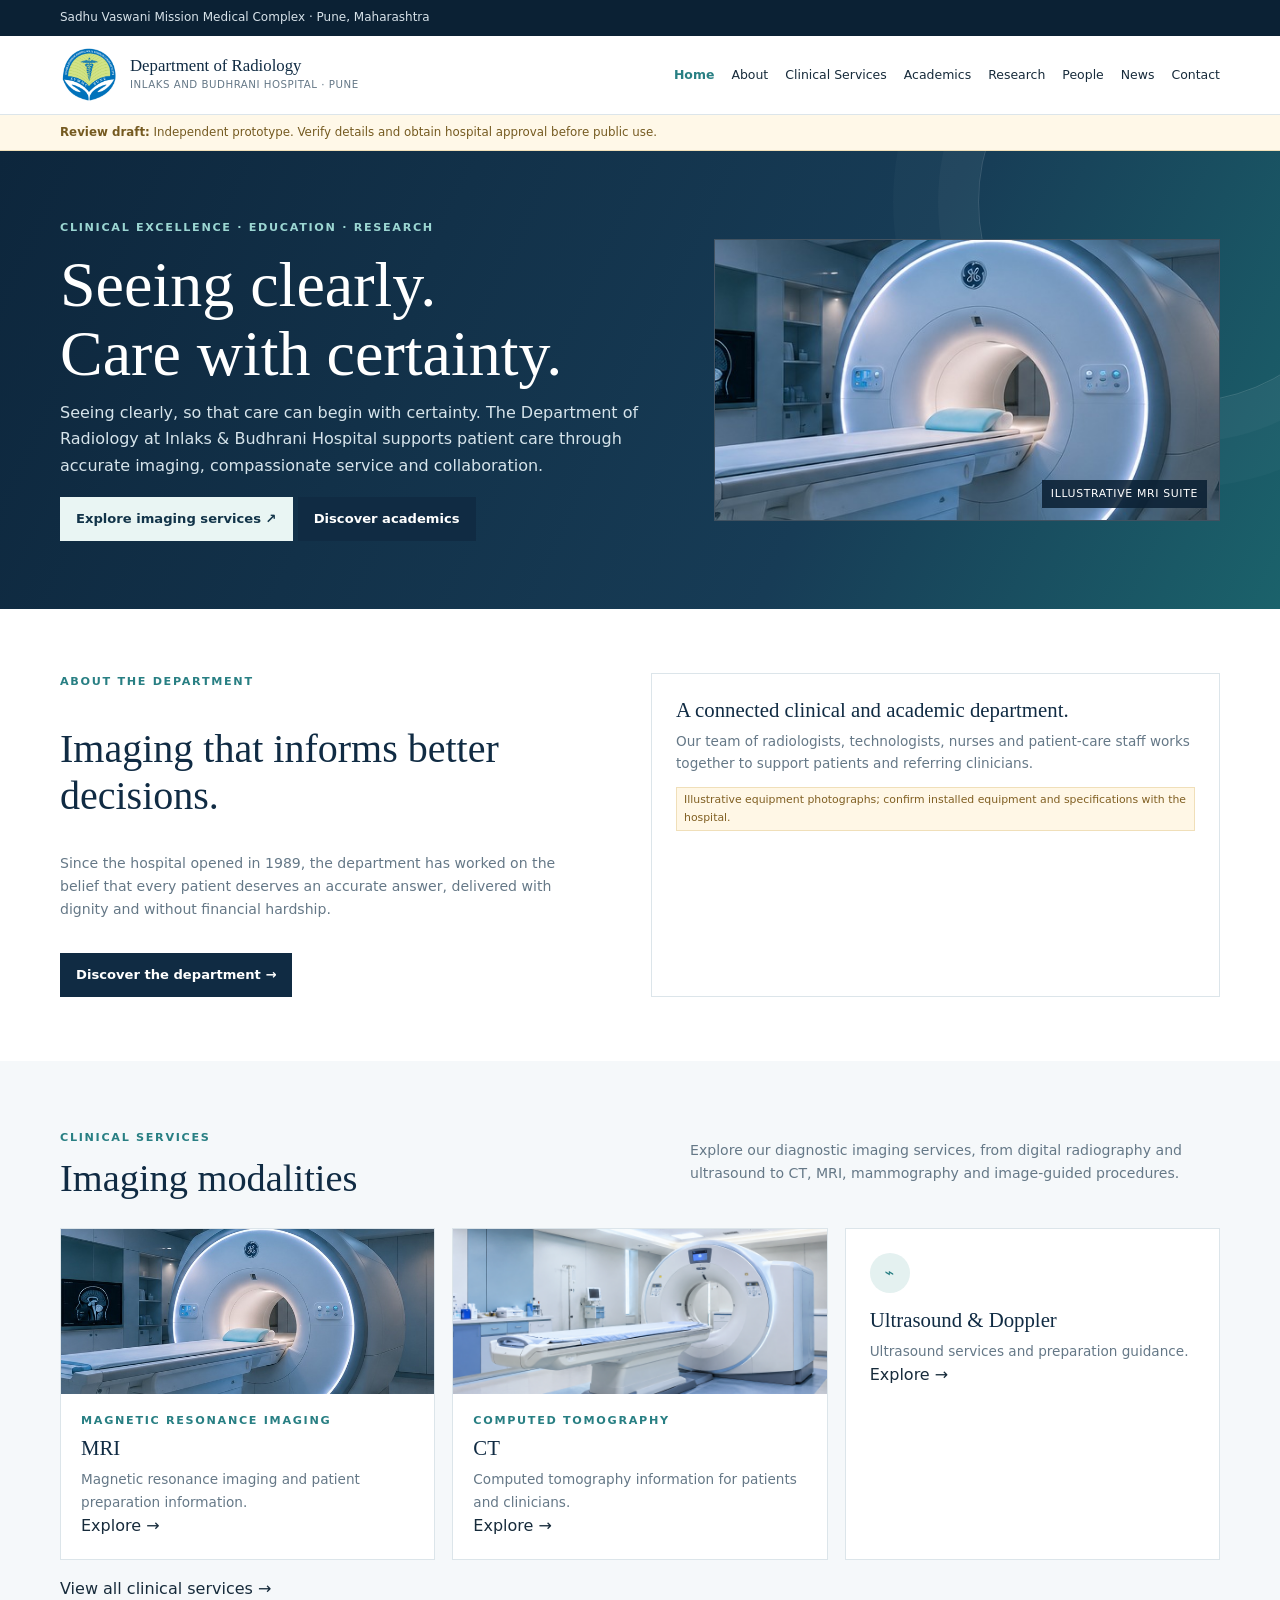
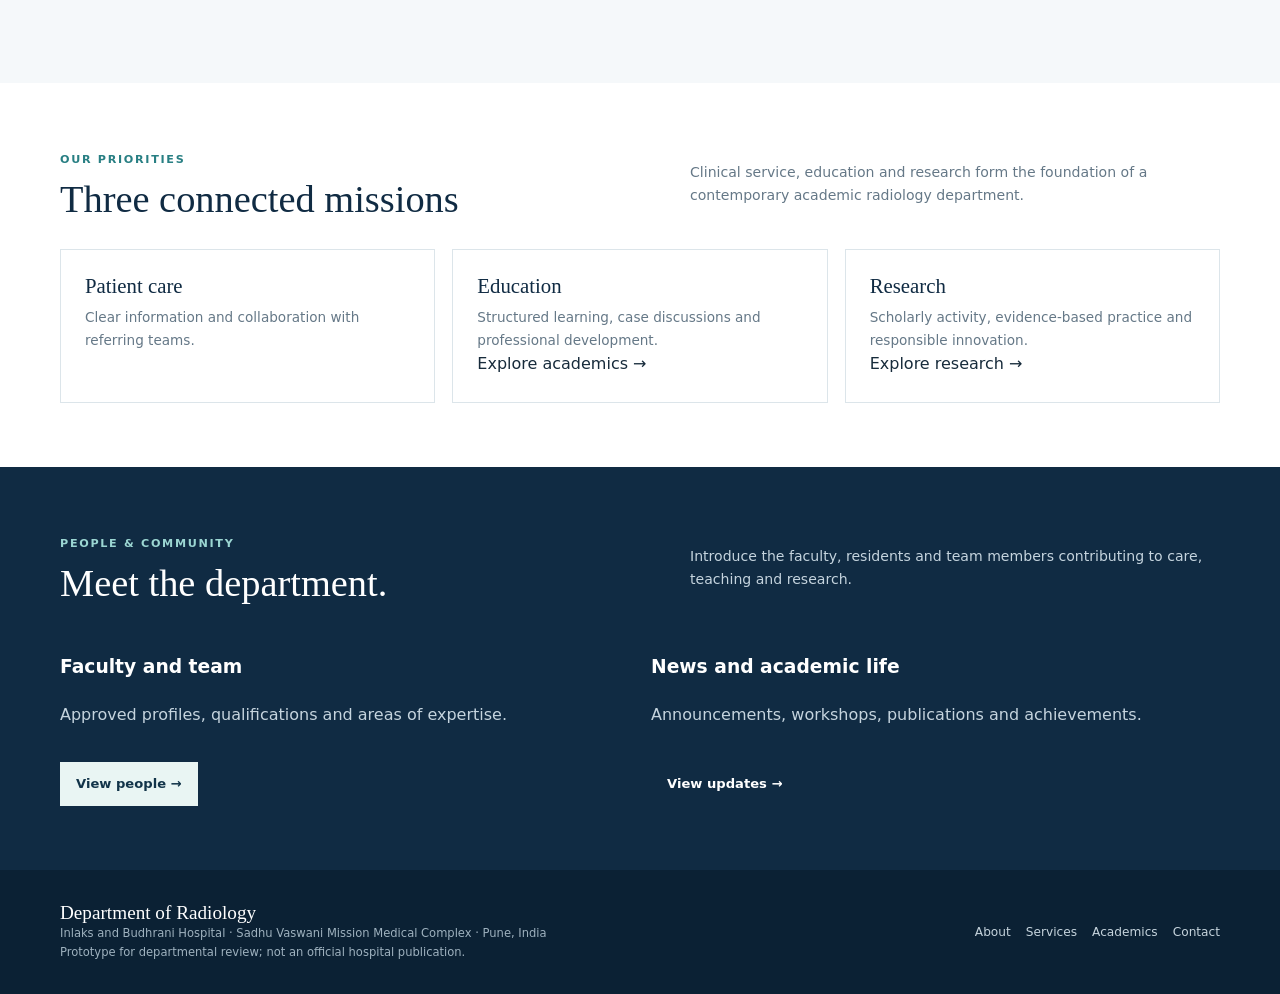
==== commit c28dbd80: "Add files via upload" ====
--- a/index.html
+++ b/index.html
@@ -1,9 +1,9 @@
 <!doctype html><html lang="en"><head><meta charset="utf-8"><meta name="viewport" content="width=device-width,initial-scale=1"><meta name="theme-color" content="#102b43"><meta name="description" content="Department of Radiology, Inlaks and Budhrani Hospital, Pune."><title>Home | Department of Radiology</title><link rel="stylesheet" href="assets/css/site.css"></head><body>
 <div class="top"><div class="wrap">Sadhu Vaswani Mission Medical Complex · Pune, Maharashtra</div></div>
-<header class="head"><div class="wrap navrow"><a class="brand" href="index.html"><span class="seal">IBH</span><span><strong>Department of Radiology</strong><small>Inlaks and Budhrani Hospital · Pune</small></span></a><button class="menu" aria-expanded="false">Menu ☰</button><nav class="nav"><a class="active" href="index.html">Home</a><a class="" href="about.html">About</a><a class="" href="services.html">Clinical Services</a><a class="" href="academics.html">Academics</a><a class="" href="research.html">Research</a><a class="" href="faculty.html">People</a><a class="" href="news.html">News</a><a class="" href="contact.html">Contact</a></nav></div></header>
-<div class="notice"><div class="wrap"><b>Review draft:</b> Independent prototype. Verify details and obtain hospital approval before public use.</div></div><main><section class="hero"><div class="wrap homehero"><div><div class="eyebrow">Clinical excellence · Education · Research</div><h1>Seeing more.<br>Understanding better.</h1><p>Welcome to the Department of Radiology at Inlaks and Budhrani Hospital, Pune. Explore our imaging services, academic activities and commitment to patient-centred care.</p><a class="btn light" href="services.html">Explore imaging services ↗</a> <a class="btn" href="academics.html">Discover academics</a></div><div class="orb"><i></i></div></div></section>
-<section><div class="wrap grid2"><div><div class="eyebrow">About the department</div><h2 style="font:2.5rem var(--serif);color:var(--navy)">Imaging that informs better decisions.</h2><p class="muted">The Department of Radiology supports patient care through diagnostic imaging and collaboration with clinical teams across the hospital.</p><a class="btn" href="about.html">Discover the department →</a></div><div class="panel"><h3>A connected clinical and academic department.</h3><p>This digital home brings together patient information, services, people, teaching and scholarly work. Department-specific history and leadership details will be added after review.</p><span class="placeholder">Departmental content to verify</span></div></div></section>
-<section class="soft"><div class="wrap"><div class="sectionhead"><div><div class="eyebrow">Clinical services</div><h2>Imaging modalities</h2></div><p>Explore diagnostic imaging services. Confirm current modalities and availability before publication.</p></div><div class="grid3"><article class="card"><div class="icon">◉</div><h3>MRI</h3><p>Magnetic resonance imaging and patient preparation information.</p><a href="services.html#mri">Explore →</a></article><article class="card"><div class="icon">▦</div><h3>CT</h3><p>Computed tomography information for patients and clinicians.</p><a href="services.html#ct">Explore →</a></article><article class="card"><div class="icon">⌁</div><h3>Ultrasound & Doppler</h3><p>Ultrasound services and preparation guidance.</p><a href="services.html#ultrasound">Explore →</a></article></div><p><a href="services.html">View all clinical services →</a></p></div></section>
+<header class="head"><div class="wrap navrow"><a class="brand" href="index.html"><img class="brand-logo" src="assets/images/hospital-logo.png" alt="Inlaks and Budhrani Hospital logo"><span><strong>Department of Radiology</strong><small>Inlaks and Budhrani Hospital · Pune</small></span></a><button class="menu" aria-expanded="false">Menu ☰</button><nav class="nav"><a class="active" href="index.html">Home</a><a class="" href="about.html">About</a><a class="" href="services.html">Clinical Services</a><a class="" href="academics.html">Academics</a><a class="" href="research.html">Research</a><a class="" href="faculty.html">People</a><a class="" href="news.html">News</a><a class="" href="contact.html">Contact</a></nav></div></header>
+<div class="notice"><div class="wrap"><b>Review draft:</b> Independent prototype. Verify details and obtain hospital approval before public use.</div></div><main><section class="hero"><div class="wrap homehero"><div><div class="eyebrow">Clinical excellence · Education · Research</div><h1>Seeing clearly.<br>Care with certainty.</h1><p>Seeing clearly, so that care can begin with certainty. The Department of Radiology at Inlaks & Budhrani Hospital supports patient care through accurate imaging, compassionate service and collaboration.</p><a class="btn light" href="services.html">Explore imaging services ↗</a> <a class="btn" href="academics.html">Discover academics</a></div><div class="hero-imaging"><img src="assets/images/mri-suite.jpg" alt="Illustrative MRI scanner suite"><span>Illustrative MRI suite</span></div></div></section>
+<section><div class="wrap grid2"><div><div class="eyebrow">About the department</div><h2 style="font:2.5rem var(--serif);color:var(--navy)">Imaging that informs better decisions.</h2><p class="muted">Since the hospital opened in 1989, the department has worked on the belief that every patient deserves an accurate answer, delivered with dignity and without financial hardship.</p><a class="btn" href="about.html">Discover the department →</a></div><div class="panel"><h3>A connected clinical and academic department.</h3><p>Our team of radiologists, technologists, nurses and patient-care staff works together to support patients and referring clinicians.</p><span class="placeholder">Illustrative equipment photographs; confirm installed equipment and specifications with the hospital.</span></div></div></section>
+<section class="soft"><div class="wrap"><div class="sectionhead"><div><div class="eyebrow">Clinical services</div><h2>Imaging modalities</h2></div><p>Explore our diagnostic imaging services, from digital radiography and ultrasound to CT, MRI, mammography and image-guided procedures.</p></div><div class="grid3"><article class="card image-card"><img src="assets/images/mri-suite.jpg" alt="Illustrative MRI scanner suite"><div class="eyebrow">Magnetic resonance imaging</div><h3>MRI</h3><p>Magnetic resonance imaging and patient preparation information.</p><a href="services.html#mri">Explore →</a></article><article class="card image-card"><img src="assets/images/ct-suite.png" alt="Illustrative CT scanner suite"><div class="eyebrow">Computed tomography</div><h3>CT</h3><p>Computed tomography information for patients and clinicians.</p><a href="services.html#ct">Explore →</a></article><article class="card"><div class="icon">⌁</div><h3>Ultrasound & Doppler</h3><p>Ultrasound services and preparation guidance.</p><a href="services.html#ultrasound">Explore →</a></article></div><p><a href="services.html">View all clinical services →</a></p></div></section>
 <section><div class="wrap"><div class="sectionhead"><div><div class="eyebrow">Our priorities</div><h2>Three connected missions</h2></div><p>Clinical service, education and research form the foundation of a contemporary academic radiology department.</p></div><div class="grid3"><article class="card"><h3>Patient care</h3><p>Clear information and collaboration with referring teams.</p></article><article class="card"><h3>Education</h3><p>Structured learning, case discussions and professional development.</p><a href="academics.html">Explore academics →</a></article><article class="card"><h3>Research</h3><p>Scholarly activity, evidence-based practice and responsible innovation.</p><a href="research.html">Explore research →</a></article></div></div></section>
 <section class="dark"><div class="wrap"><div class="sectionhead"><div><div class="eyebrow">People & community</div><h2>Meet the department.</h2></div><p>Introduce the faculty, residents and team members contributing to care, teaching and research.</p></div><div class="grid2"><div><h3>Faculty and team</h3><p>Approved profiles, qualifications and areas of expertise.</p><a class="btn light" href="faculty.html">View people →</a></div><div><h3>News and academic life</h3><p>Announcements, workshops, publications and achievements.</p><a class="btn" href="news.html">View updates →</a></div></div></div></section></main>
 <footer class="footer"><div class="wrap footrow"><div><div class="footbrand">Department of Radiology</div><div class="footnote">Inlaks and Budhrani Hospital · Sadhu Vaswani Mission Medical Complex · Pune, India<br>Prototype for departmental review; not an official hospital publication.</div></div><div class="footlinks"><a href="about.html">About</a><a href="services.html">Services</a><a href="academics.html">Academics</a><a href="contact.html">Contact</a></div></div></footer><script src="assets/js/site.js"></script></body></html>
--- a/assets/css/site.css
+++ b/assets/css/site.css
@@ -0,0 +1,23 @@
+:root{--navy:#102b43;--teal:#287f83;--ink:#172b3b;--muted:#657887;--paper:#f5f8fa;--line:#dce5ea;--serif:Georgia,serif;--sans:Inter,system-ui,sans-serif}
+*{box-sizing:border-box}html{scroll-behavior:smooth}body{margin:0;color:var(--ink);font-family:var(--sans);line-height:1.65}a{color:inherit;text-decoration:none}a:hover{color:var(--teal)}.wrap{width:min(1160px,calc(100% - 40px));margin:auto}
+.top{background:#0b2134;color:#d7e2e9;font-size:.75rem;padding:8px 0}.head{position:sticky;top:0;background:#fffF;border-bottom:1px solid var(--line);z-index:5;backdrop-filter:blur(10px)}.navrow{min-height:78px;display:flex;align-items:center;justify-content:space-between;gap:18px}.brand{display:flex;gap:12px;align-items:center}.seal{width:44px;height:44px;border:1px solid #9bb9c2;border-radius:50%;display:grid;place-items:center;color:var(--teal);font:700 1rem var(--serif)}.brand strong{display:block;color:var(--navy);font:1.05rem var(--serif)}.brand small{display:block;color:var(--muted);font-size:.64rem;text-transform:uppercase;letter-spacing:.05em}.nav{display:flex;gap:17px;align-items:center;font-size:.78rem}.nav a.active{color:var(--teal);font-weight:800}.nav .contact{background:var(--navy);color:white;padding:9px 13px}.menu{display:none;padding:8px 12px;background:white;border:1px solid var(--line)}
+.notice{background:#fff8e8;color:#755a20;padding:8px 0;font-size:.74rem;border-bottom:1px solid #f0dfb9}.eyebrow{font-size:.7rem;letter-spacing:.15em;text-transform:uppercase;font-weight:800;color:var(--teal)}
+.hero{background:linear-gradient(115deg,#0d263c,#173c56 65%,#1b626b);color:white;padding:68px 0;position:relative;overflow:hidden}.hero:after{content:"";position:absolute;width:400px;height:400px;border:1px solid #ffffff26;border-radius:50%;right:-100px;top:-150px;box-shadow:0 0 0 40px #ffffff08,0 0 0 85px #ffffff06}.hero .wrap{position:relative;z-index:1}.crumb{font-size:.75rem;color:#bfd4dc;margin-bottom:16px}.crumb a{color:#fff}.hero .eyebrow{color:#9bd6d2}.hero h1{font:400 clamp(2.5rem,5vw,4.1rem)/1.08 var(--serif);margin:12px 0;max-width:850px}.hero p{color:#d6e4eb;max-width:740px;margin:0}.btn{display:inline-block;padding:11px 16px;background:var(--navy);color:#fff;font-weight:750;font-size:.82rem;margin-top:18px}.btn.light{background:#e9f5f3;color:#123449}.homehero{display:grid;grid-template-columns:1.1fr .9fr;align-items:center;gap:35px}.orb{width:300px;max-width:100%;aspect-ratio:1;border:1px solid #d6f1ec55;border-radius:50%;display:grid;place-items:center;margin:auto;background:radial-gradient(circle,#8edbd426,transparent 65%);box-shadow:0 0 0 35px #ffffff08}.orb i{width:42%;aspect-ratio:1;border-radius:50%;background:radial-gradient(circle at 42% 38%,#d7f2ed 0 3%,#83b8bb 4% 10%,#244e65 35%,#10283d 68%);box-shadow:0 0 50px #88ded666}
+section{padding:64px 0}.sectionhead{display:flex;justify-content:space-between;align-items:end;gap:20px;margin-bottom:28px}.sectionhead h2{font:400 clamp(1.9rem,3vw,2.6rem)/1.15 var(--serif);color:var(--navy);margin:8px 0 0}.sectionhead p,.muted{color:var(--muted);font-size:.88rem;max-width:530px}.grid2{display:grid;grid-template-columns:1fr 1fr;gap:22px}.grid3{display:grid;grid-template-columns:repeat(3,1fr);gap:17px}.card,.panel,.profile{border:1px solid var(--line);padding:24px;background:#fff}.card:hover{box-shadow:0 12px 28px #102b4312;transform:translateY(-2px)}.card{transition:.2s}.card h3,.panel h3{font:400 1.3rem var(--serif);color:var(--navy);margin:0 0 8px}.card p,.panel p,.profile p{color:var(--muted);font-size:.85rem;margin:0}.icon{width:40px;height:40px;border-radius:50%;background:#e4f1f0;color:var(--teal);display:grid;place-items:center;margin-bottom:15px}.soft{background:var(--paper)}.dark{background:var(--navy);color:white}.dark h2,.dark h3{color:white}.dark p{color:#c5d4de}.dark .eyebrow{color:#9bd6d2}.callout{padding:18px 22px;background:#fff8e8;border-left:3px solid #c69a39;color:#755a20;font-size:.84rem}.placeholder{display:inline-block;margin-top:12px;background:#fff7e6;border:1px solid #f0dfb9;color:#805f22;padding:3px 7px;font-size:.68rem}.lead{font:400 1.25rem/1.55 var(--serif);color:var(--navy)}.profile .avatar{width:70px;height:70px;border-radius:50%;background:linear-gradient(145deg,#d7e9e8,#9cbec0);display:grid;place-items:center;color:#315a66;font:1.3rem var(--serif);margin-bottom:15px}.profile h3{font:400 1.2rem var(--serif);color:var(--navy);margin:0}.role{font-size:.78rem;color:var(--teal);font-weight:750}.list{color:var(--muted);padding-left:18px}.list li{padding:4px 0}.resource{padding:15px 0;border-bottom:1px solid var(--line)}.resource strong{display:block;font:1.1rem var(--serif);color:var(--navy)}.resource span{font-size:.78rem;color:var(--muted)}
+.footer{background:#0b2134;color:#c6d4dd;padding:32px 0}.footrow{display:flex;justify-content:space-between;gap:20px;align-items:center}.footbrand{font:1.2rem var(--serif);color:white}.footnote{font-size:.72rem;color:#9eb1be;max-width:620px}.footlinks{display:flex;gap:15px;font-size:.76rem;flex-wrap:wrap}.map{background:linear-gradient(135deg,#e5eeee,#f5f7f8);border:1px solid var(--line);padding:35px;text-align:center;display:grid;place-items:center;min-height:220px}.map strong{font:1.4rem var(--serif);color:var(--navy)}
+@media(max-width:950px){.nav{gap:10px;font-size:.7rem}}@media(max-width:740px){.wrap{width:calc(100% - 32px)}.navrow{min-height:70px}.menu{display:block}.nav{display:none;position:absolute;top:70px;left:0;right:0;background:#fff;padding:14px 20px;flex-direction:column;align-items:stretch;border-bottom:1px solid var(--line)}.nav.open{display:flex}.nav a{padding:10px;border-bottom:1px solid #eee}.homehero,.grid2,.grid3{grid-template-columns:1fr}.orb{width:210px}.sectionhead{display:block}.sectionhead p{margin-top:12px}section{padding:50px 0}.footrow{display:block}.footlinks{margin-top:16px}}
+
+/* Department identity and supplied imagery */
+.brand-logo{width:58px;height:58px;object-fit:contain;flex:0 0 auto}
+.profile-photo{width:112px;height:138px;object-fit:cover;object-position:center top;border-radius:4px;margin-bottom:14px;display:block}
+.hero-imaging{position:relative;min-height:280px;overflow:hidden;border:1px solid #ffffff38;background:#0b2134}
+.hero-imaging img{width:100%;height:100%;min-height:280px;object-fit:cover;display:block}
+.hero-imaging span{position:absolute;right:12px;bottom:12px;background:#0b2134df;color:#fff;padding:5px 9px;font-size:.68rem;letter-spacing:.06em;text-transform:uppercase}
+.image-card{padding:0 0 20px;overflow:hidden}
+.image-card img{width:100%;height:165px;object-fit:cover;display:block;margin-bottom:18px}
+.image-card .eyebrow,.image-card h3,.image-card p,.image-card a{margin-left:20px;margin-right:20px}
+.image-card h3{margin-top:6px}
+.image-panel{overflow:hidden}
+.image-panel img{width:calc(100% + 48px);height:190px;object-fit:cover;display:block;margin:-24px -24px 20px}
+.image-disclaimer{font-size:.75rem;color:var(--muted);margin:10px 0 0}
+@media(max-width:760px){.brand-logo{width:46px;height:46px}.hero-imaging{min-height:190px}.hero-imaging img{min-height:190px}.image-panel img{height:160px}}
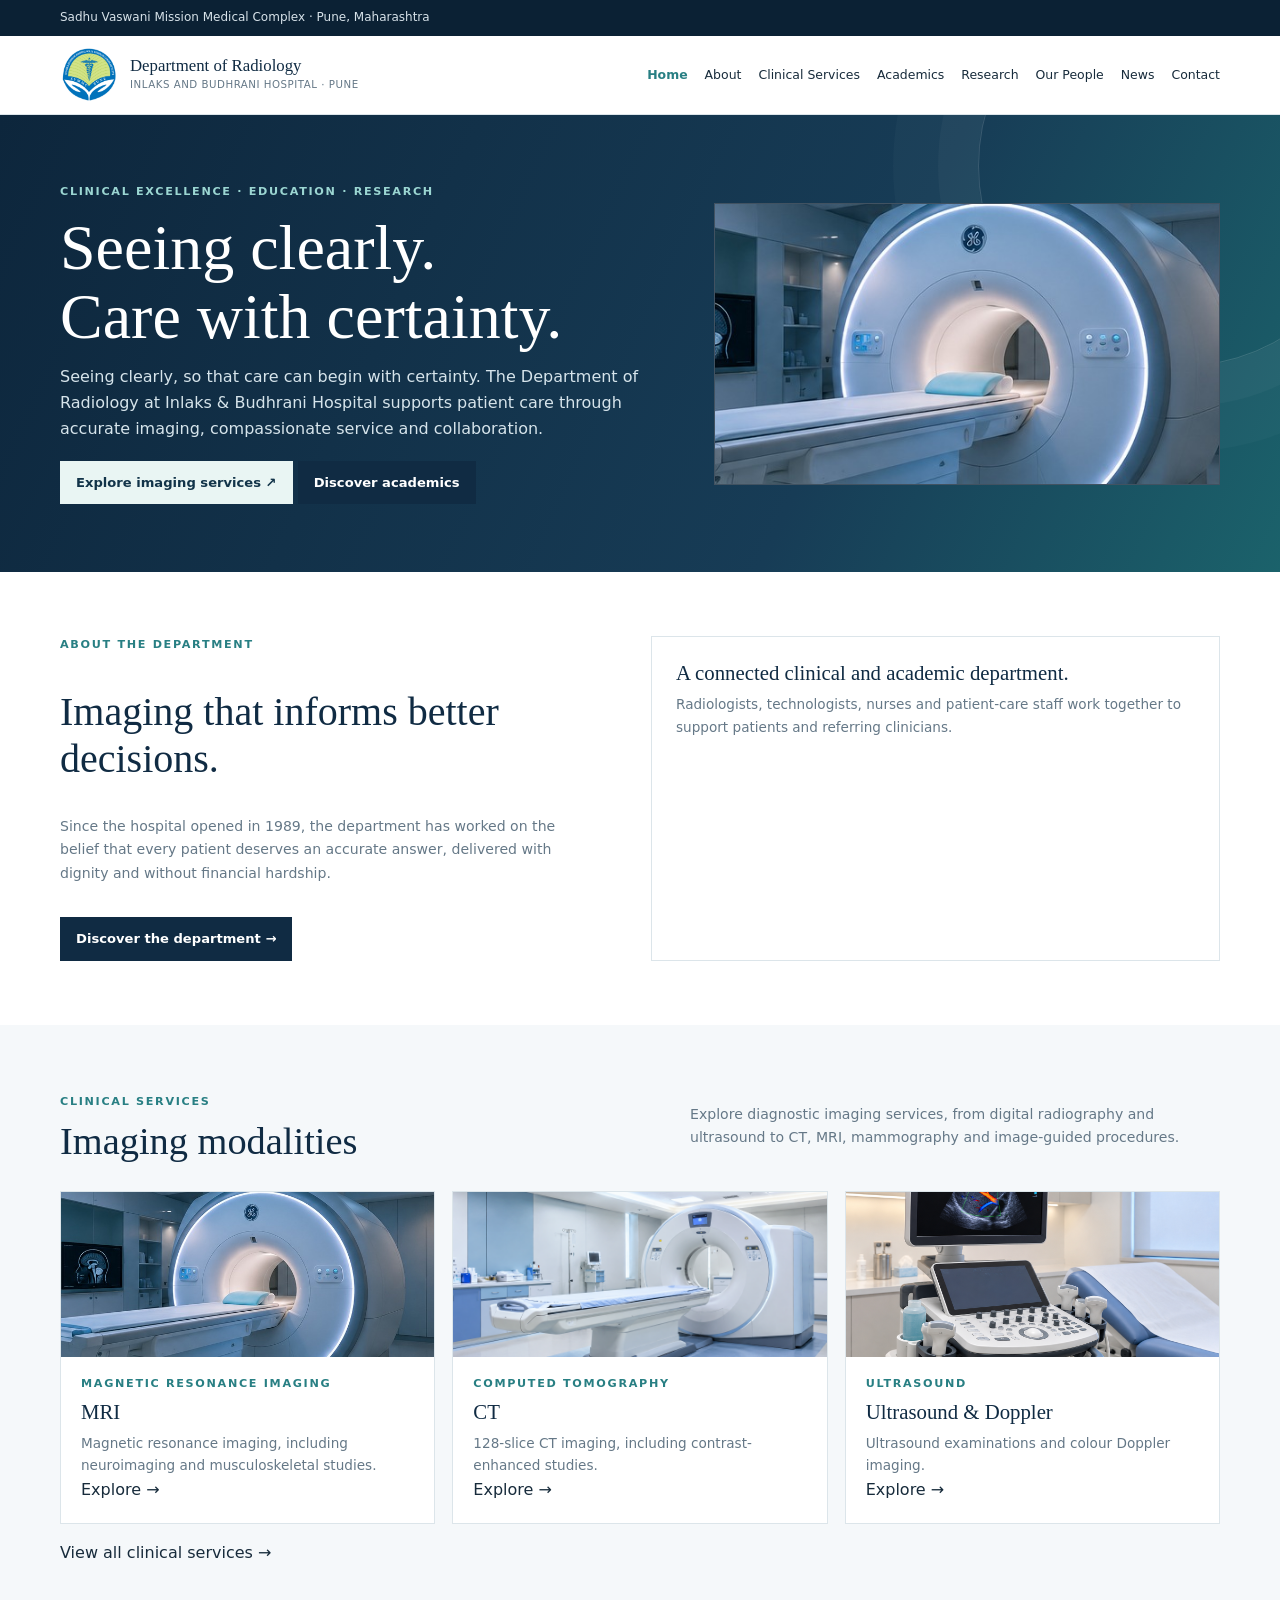
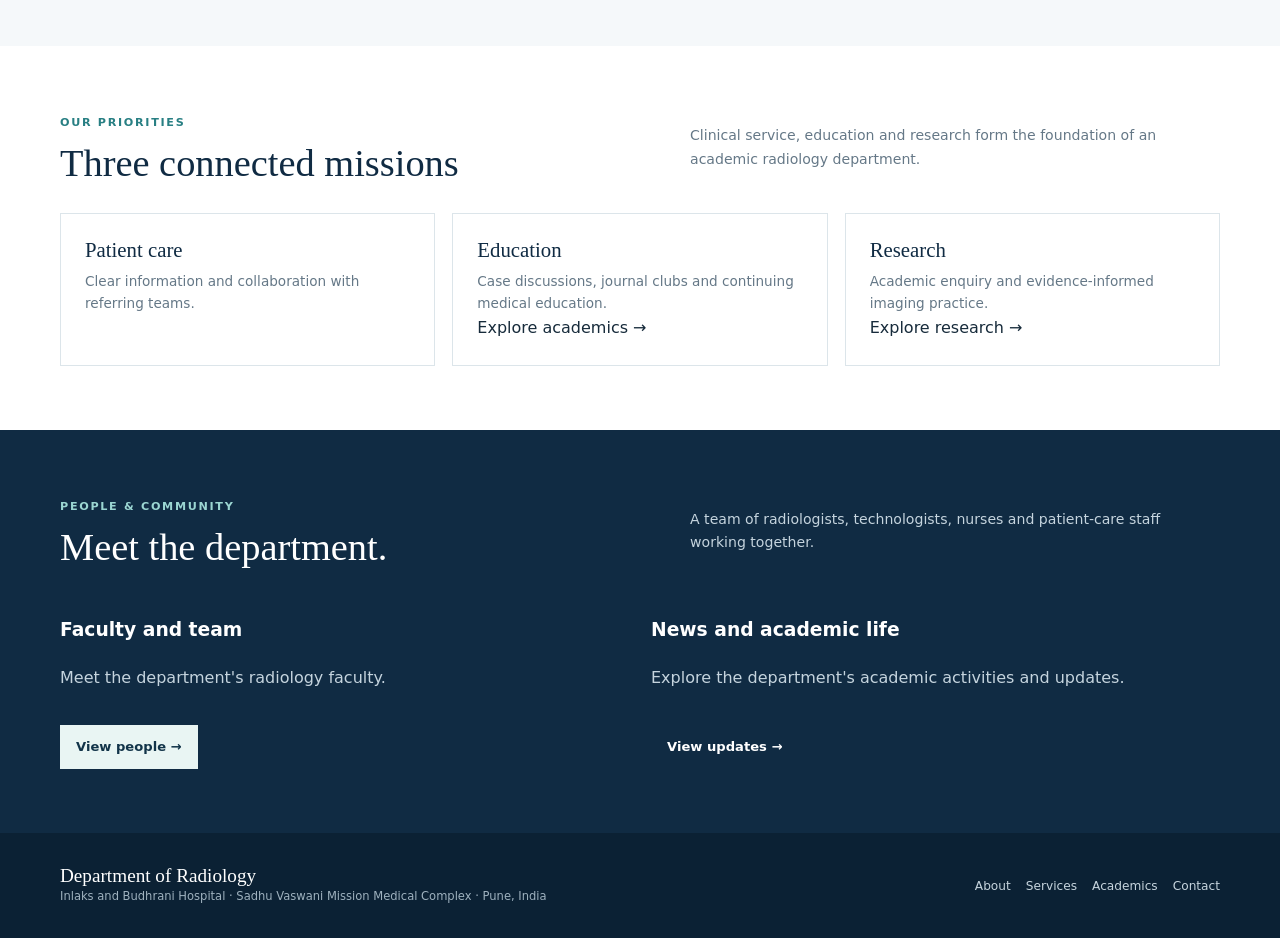
==== commit 6d930a2f: "Add files via upload" ====
--- a/index.html
+++ b/index.html
@@ -1,9 +1,11 @@
-<!doctype html><html lang="en"><head><meta charset="utf-8"><meta name="viewport" content="width=device-width,initial-scale=1"><meta name="theme-color" content="#102b43"><meta name="description" content="Department of Radiology, Inlaks and Budhrani Hospital, Pune."><title>Home | Department of Radiology</title><link rel="stylesheet" href="assets/css/site.css"></head><body>
-<div class="top"><div class="wrap">Sadhu Vaswani Mission Medical Complex · Pune, Maharashtra</div></div>
-<header class="head"><div class="wrap navrow"><a class="brand" href="index.html"><img class="brand-logo" src="assets/images/hospital-logo.png" alt="Inlaks and Budhrani Hospital logo"><span><strong>Department of Radiology</strong><small>Inlaks and Budhrani Hospital · Pune</small></span></a><button class="menu" aria-expanded="false">Menu ☰</button><nav class="nav"><a class="active" href="index.html">Home</a><a class="" href="about.html">About</a><a class="" href="services.html">Clinical Services</a><a class="" href="academics.html">Academics</a><a class="" href="research.html">Research</a><a class="" href="faculty.html">People</a><a class="" href="news.html">News</a><a class="" href="contact.html">Contact</a></nav></div></header>
-<div class="notice"><div class="wrap"><b>Review draft:</b> Independent prototype. Verify details and obtain hospital approval before public use.</div></div><main><section class="hero"><div class="wrap homehero"><div><div class="eyebrow">Clinical excellence · Education · Research</div><h1>Seeing clearly.<br>Care with certainty.</h1><p>Seeing clearly, so that care can begin with certainty. The Department of Radiology at Inlaks & Budhrani Hospital supports patient care through accurate imaging, compassionate service and collaboration.</p><a class="btn light" href="services.html">Explore imaging services ↗</a> <a class="btn" href="academics.html">Discover academics</a></div><div class="hero-imaging"><img src="assets/images/mri-suite.jpg" alt="Illustrative MRI scanner suite"><span>Illustrative MRI suite</span></div></div></section>
-<section><div class="wrap grid2"><div><div class="eyebrow">About the department</div><h2 style="font:2.5rem var(--serif);color:var(--navy)">Imaging that informs better decisions.</h2><p class="muted">Since the hospital opened in 1989, the department has worked on the belief that every patient deserves an accurate answer, delivered with dignity and without financial hardship.</p><a class="btn" href="about.html">Discover the department →</a></div><div class="panel"><h3>A connected clinical and academic department.</h3><p>Our team of radiologists, technologists, nurses and patient-care staff works together to support patients and referring clinicians.</p><span class="placeholder">Illustrative equipment photographs; confirm installed equipment and specifications with the hospital.</span></div></div></section>
-<section class="soft"><div class="wrap"><div class="sectionhead"><div><div class="eyebrow">Clinical services</div><h2>Imaging modalities</h2></div><p>Explore our diagnostic imaging services, from digital radiography and ultrasound to CT, MRI, mammography and image-guided procedures.</p></div><div class="grid3"><article class="card image-card"><img src="assets/images/mri-suite.jpg" alt="Illustrative MRI scanner suite"><div class="eyebrow">Magnetic resonance imaging</div><h3>MRI</h3><p>Magnetic resonance imaging and patient preparation information.</p><a href="services.html#mri">Explore →</a></article><article class="card image-card"><img src="assets/images/ct-suite.png" alt="Illustrative CT scanner suite"><div class="eyebrow">Computed tomography</div><h3>CT</h3><p>Computed tomography information for patients and clinicians.</p><a href="services.html#ct">Explore →</a></article><article class="card"><div class="icon">⌁</div><h3>Ultrasound & Doppler</h3><p>Ultrasound services and preparation guidance.</p><a href="services.html#ultrasound">Explore →</a></article></div><p><a href="services.html">View all clinical services →</a></p></div></section>
-<section><div class="wrap"><div class="sectionhead"><div><div class="eyebrow">Our priorities</div><h2>Three connected missions</h2></div><p>Clinical service, education and research form the foundation of a contemporary academic radiology department.</p></div><div class="grid3"><article class="card"><h3>Patient care</h3><p>Clear information and collaboration with referring teams.</p></article><article class="card"><h3>Education</h3><p>Structured learning, case discussions and professional development.</p><a href="academics.html">Explore academics →</a></article><article class="card"><h3>Research</h3><p>Scholarly activity, evidence-based practice and responsible innovation.</p><a href="research.html">Explore research →</a></article></div></div></section>
-<section class="dark"><div class="wrap"><div class="sectionhead"><div><div class="eyebrow">People & community</div><h2>Meet the department.</h2></div><p>Introduce the faculty, residents and team members contributing to care, teaching and research.</p></div><div class="grid2"><div><h3>Faculty and team</h3><p>Approved profiles, qualifications and areas of expertise.</p><a class="btn light" href="faculty.html">View people →</a></div><div><h3>News and academic life</h3><p>Announcements, workshops, publications and achievements.</p><a class="btn" href="news.html">View updates →</a></div></div></div></section></main>
-<footer class="footer"><div class="wrap footrow"><div><div class="footbrand">Department of Radiology</div><div class="footnote">Inlaks and Budhrani Hospital · Sadhu Vaswani Mission Medical Complex · Pune, India<br>Prototype for departmental review; not an official hospital publication.</div></div><div class="footlinks"><a href="about.html">About</a><a href="services.html">Services</a><a href="academics.html">Academics</a><a href="contact.html">Contact</a></div></div></footer><script src="assets/js/site.js"></script></body></html>+<!doctype html><html lang="en"><head><meta charset="utf-8"><meta name="viewport" content="width=device-width,initial-scale=1"><meta name="theme-color" content="#102b43"><meta name="description" content="Department of Radiology, Inlaks and Budhrani Hospital, Pune."><title>Home | Department of Radiology</title><link rel="stylesheet" href="assets/css/site.css"></head><body><div class="top"><div class="wrap">Sadhu Vaswani Mission Medical Complex · Pune, Maharashtra</div></div>
+<header class="head"><div class="wrap navrow"><a class="brand" href="index.html"><img class="brand-logo" src="assets/images/hospital-logo.png" alt="Inlaks and Budhrani Hospital logo"><span><strong>Department of Radiology</strong><small>Inlaks and Budhrani Hospital · Pune</small></span></a><button class="menu" aria-expanded="false">Menu ☰</button><nav class="nav"><a class="active" href="index.html">Home</a><a class="" href="about.html">About</a><a class="" href="services.html">Clinical Services</a><a class="" href="academics.html">Academics</a><a class="" href="research.html">Research</a><a class="" href="faculty.html">Our People</a><a class="" href="news.html">News</a><a class="" href="contact.html">Contact</a></nav></div></header><main>
+<section class="hero"><div class="wrap homehero"><div><div class="eyebrow">Clinical excellence · Education · Research</div><h1>Seeing clearly.<br>Care with certainty.</h1><p>Seeing clearly, so that care can begin with certainty. The Department of Radiology at Inlaks & Budhrani Hospital supports patient care through accurate imaging, compassionate service and collaboration.</p><a class="btn light" href="services.html">Explore imaging services ↗</a> <a class="btn" href="academics.html">Discover academics</a></div><div class="hero-imaging"><img src="assets/images/mri-suite.jpg" alt="MRI scanner in a radiology suite"></div></div></section>
+<section><div class="wrap grid2"><div><div class="eyebrow">About the department</div><h2 style="font:2.5rem var(--serif);color:var(--navy)">Imaging that informs better decisions.</h2><p class="muted">Since the hospital opened in 1989, the department has worked on the belief that every patient deserves an accurate answer, delivered with dignity and without financial hardship.</p><a class="btn" href="about.html">Discover the department →</a></div><div class="panel"><h3>A connected clinical and academic department.</h3><p>Radiologists, technologists, nurses and patient-care staff work together to support patients and referring clinicians.</p></div></div></section>
+<section class="soft"><div class="wrap"><div class="sectionhead"><div><div class="eyebrow">Clinical services</div><h2>Imaging modalities</h2></div><p>Explore diagnostic imaging services, from digital radiography and ultrasound to CT, MRI, mammography and image-guided procedures.</p></div><div class="grid3">
+<article class="card image-card"><img src="assets/images/mri-suite.jpg" alt="MRI scanner in a radiology suite"><div class="eyebrow">Magnetic resonance imaging</div><h3>MRI</h3><p>Magnetic resonance imaging, including neuroimaging and musculoskeletal studies.</p><a href="services.html#mri">Explore →</a></article>
+<article class="card image-card"><img src="assets/images/ct-suite.png" alt="CT scanner in a radiology suite"><div class="eyebrow">Computed tomography</div><h3>CT</h3><p>128-slice CT imaging, including contrast-enhanced studies.</p><a href="services.html#ct">Explore →</a></article>
+<article class="card image-card"><img src="assets/images/ultrasound-suite.png" alt="Ultrasound machine with colour Doppler imaging"><div class="eyebrow">Ultrasound</div><h3>Ultrasound & Doppler</h3><p>Ultrasound examinations and colour Doppler imaging.</p><a href="services.html#ultrasound">Explore →</a></article>
+</div><p><a href="services.html">View all clinical services →</a></p></div></section>
+<section><div class="wrap"><div class="sectionhead"><div><div class="eyebrow">Our priorities</div><h2>Three connected missions</h2></div><p>Clinical service, education and research form the foundation of an academic radiology department.</p></div><div class="grid3"><article class="card"><h3>Patient care</h3><p>Clear information and collaboration with referring teams.</p></article><article class="card"><h3>Education</h3><p>Case discussions, journal clubs and continuing medical education.</p><a href="academics.html">Explore academics →</a></article><article class="card"><h3>Research</h3><p>Academic enquiry and evidence-informed imaging practice.</p><a href="research.html">Explore research →</a></article></div></div></section>
+<section class="dark"><div class="wrap"><div class="sectionhead"><div><div class="eyebrow">People & community</div><h2>Meet the department.</h2></div><p>A team of radiologists, technologists, nurses and patient-care staff working together.</p></div><div class="grid2"><div><h3>Faculty and team</h3><p>Meet the department's radiology faculty.</p><a class="btn light" href="faculty.html">View people →</a></div><div><h3>News and academic life</h3><p>Explore the department's academic activities and updates.</p><a class="btn" href="news.html">View updates →</a></div></div></div></section></main><footer class="footer"><div class="wrap footrow"><div><div class="footbrand">Department of Radiology</div><div class="footnote">Inlaks and Budhrani Hospital · Sadhu Vaswani Mission Medical Complex · Pune, India</div></div><div class="footlinks"><a href="about.html">About</a><a href="services.html">Services</a><a href="academics.html">Academics</a><a href="contact.html">Contact</a></div></div></footer><script src="assets/js/site.js"></script></body></html>
